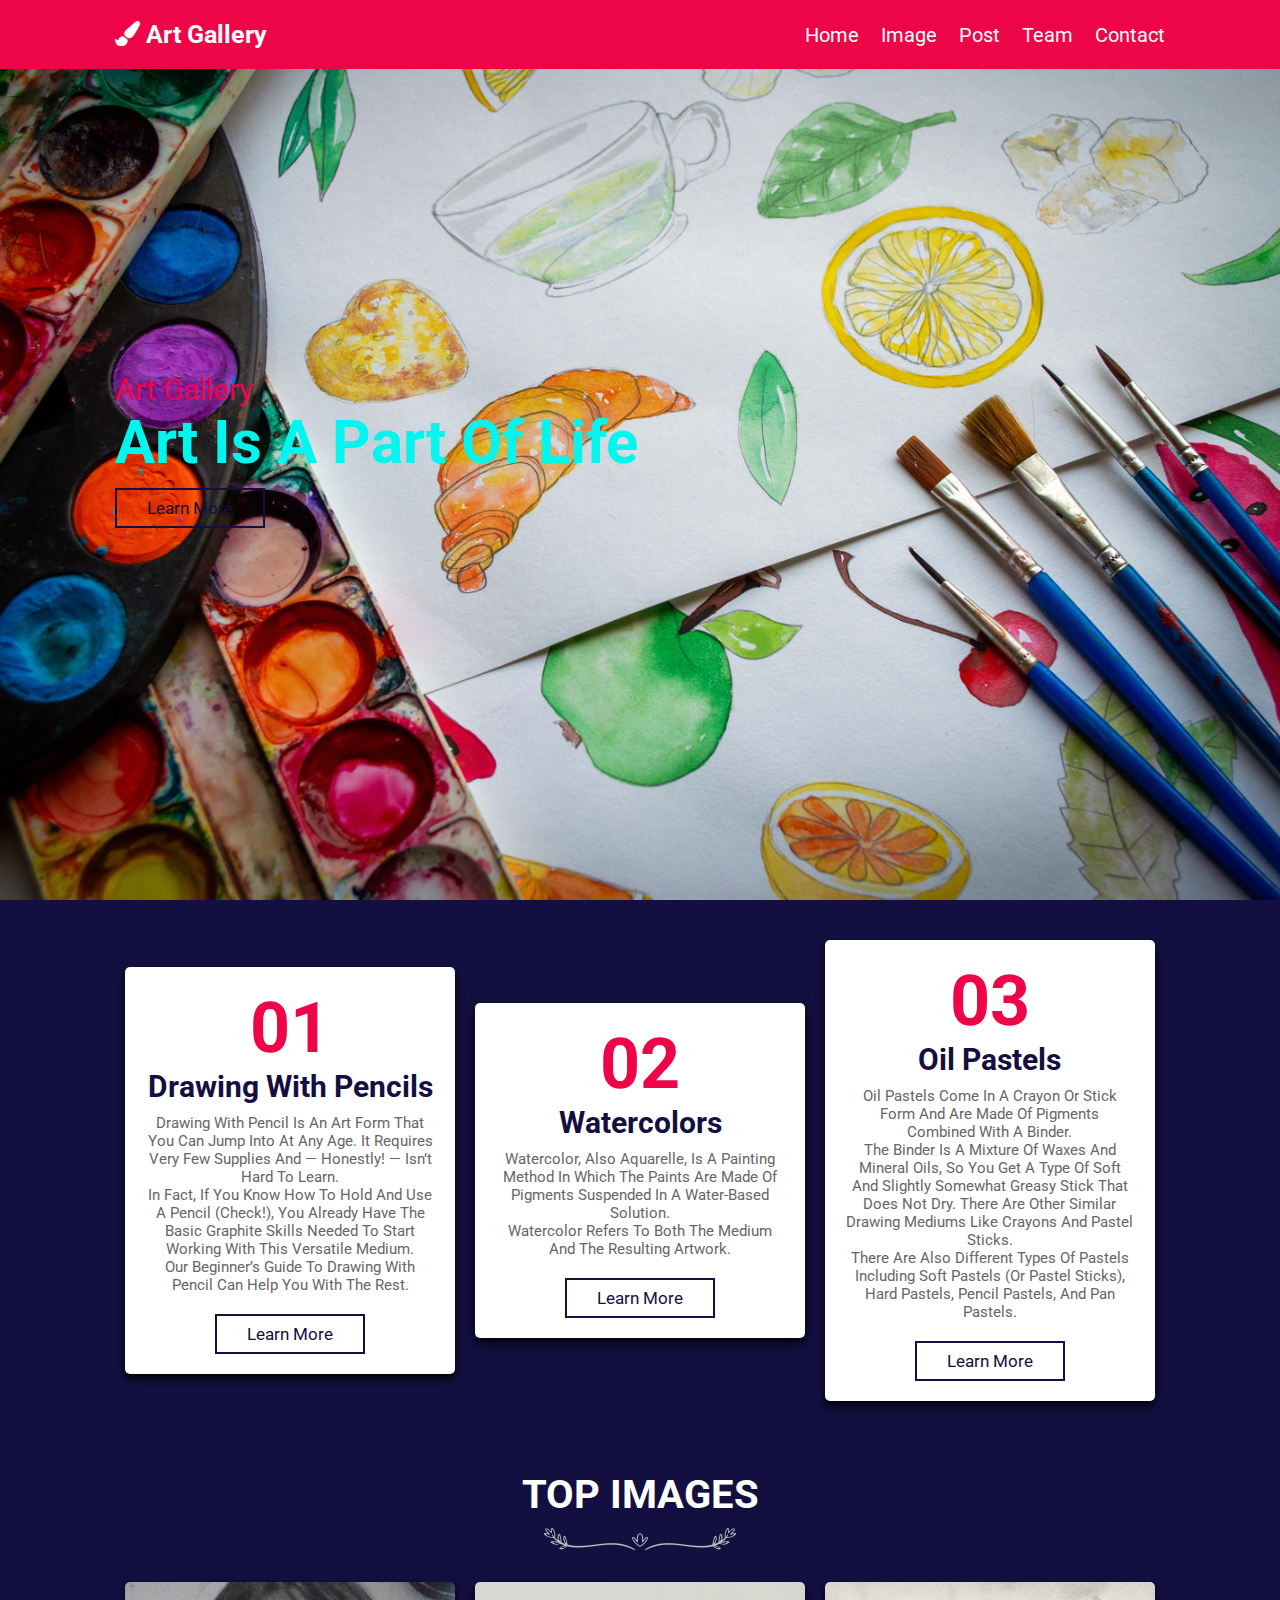
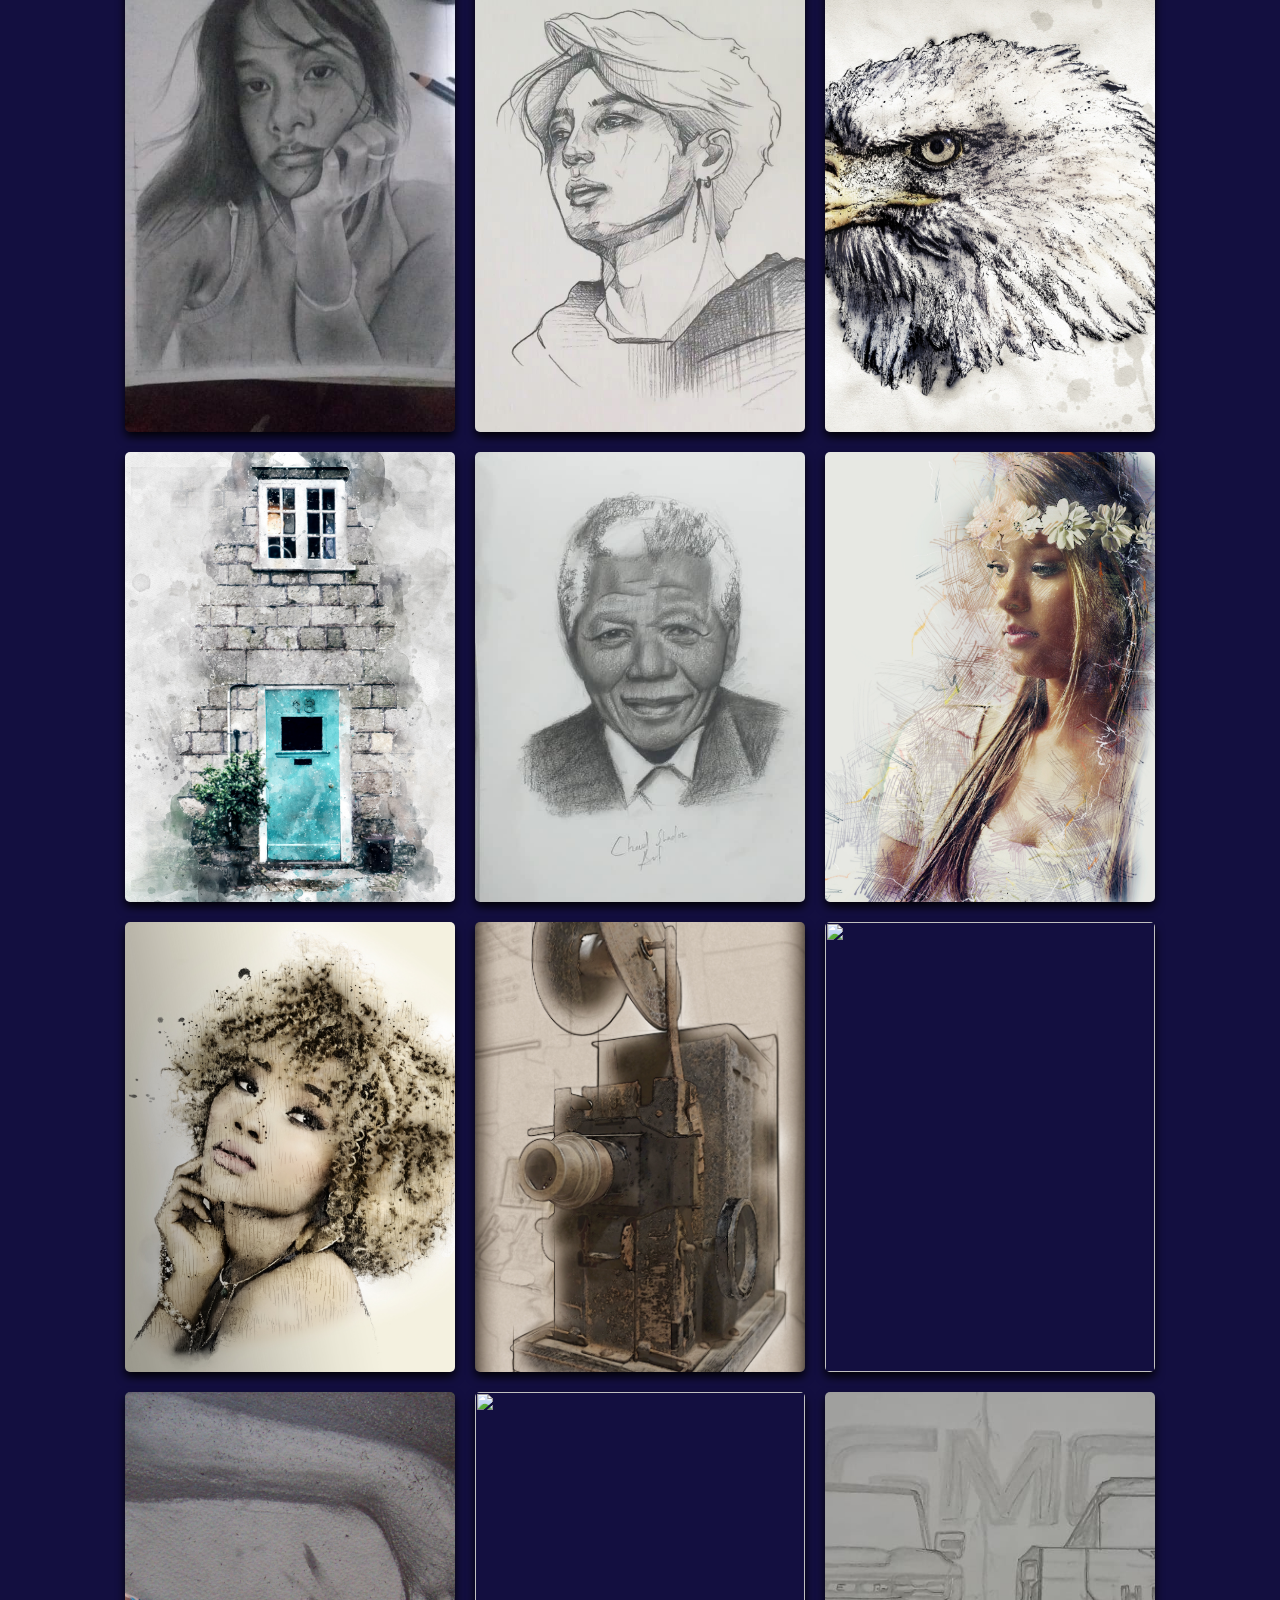
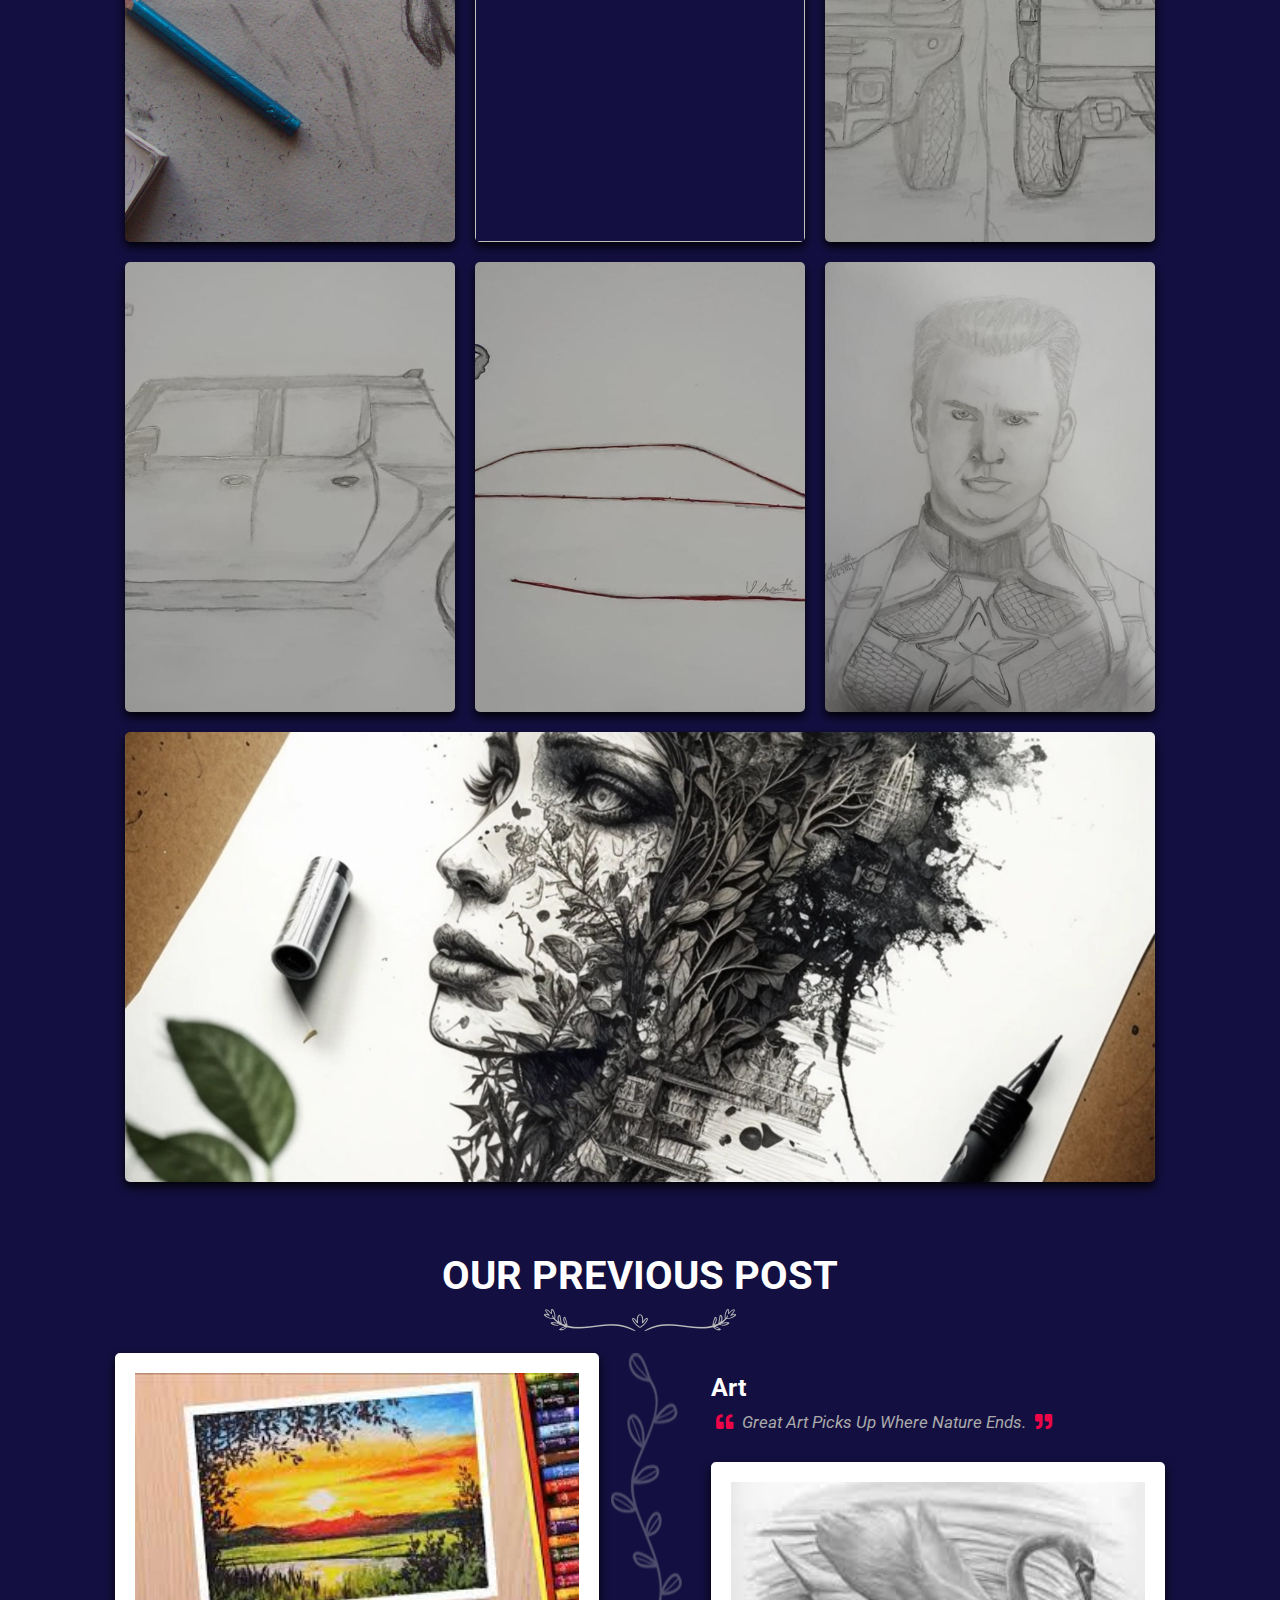
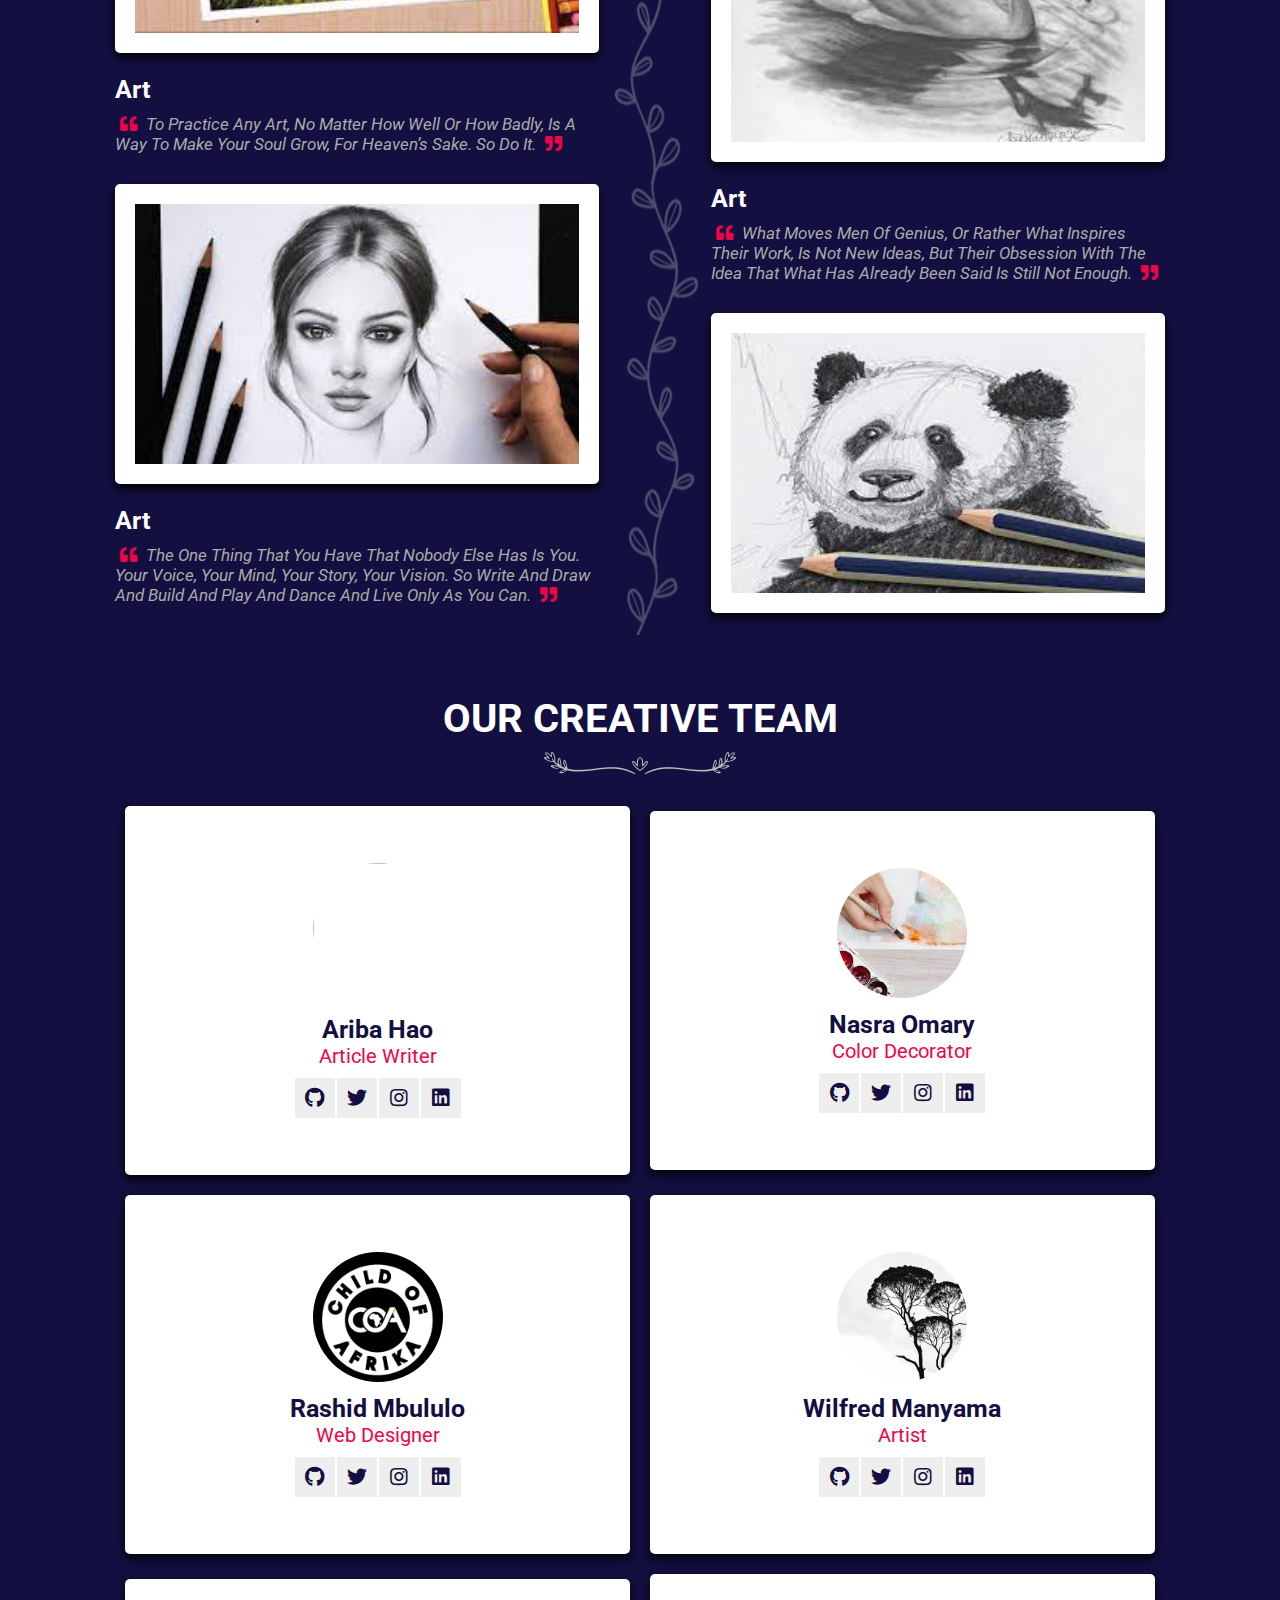
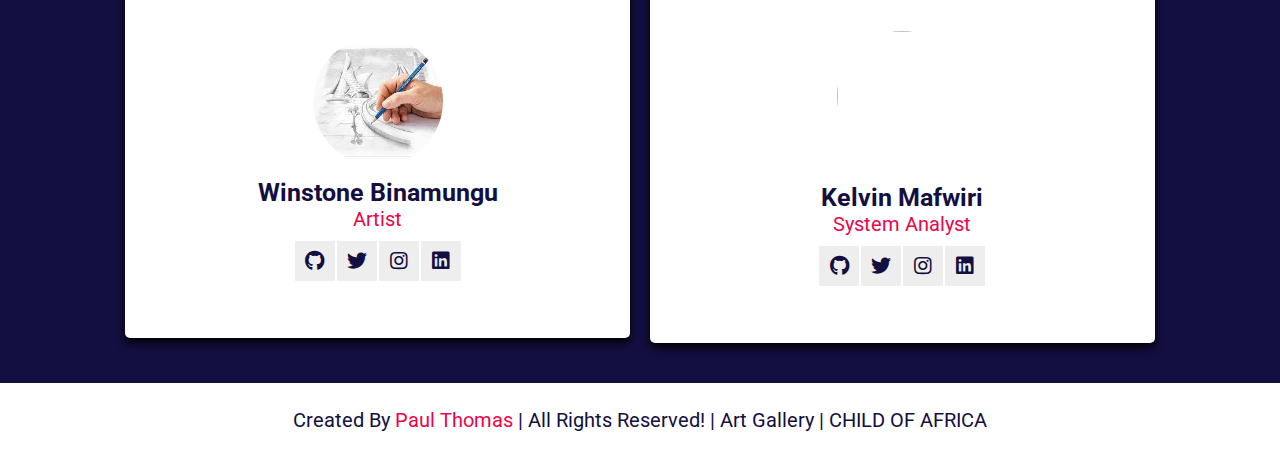
==== index.html @ 9b7ec973 "First commit for my art gallery website" ====
<!DOCTYPE html>
<html lang="en">

<head>
    <meta charset="UTF-8">
    <meta name="viewport" content="width=device-width, initial-scale=1.0">
    <title>Art Gallery</title>
    <link rel="shortcut icon" type="images" href="images/logo.jpg">

    <!-- font awesome cdn link  -->
    <link rel="stylesheet" href="https://cdnjs.cloudflare.com/ajax/libs/font-awesome/4.7.0/css/font-awesome.min.css">
    <link rel="stylesheet" href="https://cdnjs.cloudflare.com/ajax/libs/font-awesome/5.15.3/css/all.min.css">

    <!-- custom css file link  -->
    <link rel="stylesheet" href="css/style.css">

    <script src="https://kit.fontawesome.com/4c6b92ff6f.js" crossorigin="anonymous"></script>

</head>

<body>

    <!-- header section starts  -->

    <header>

        <a href="#" class="logo"><i class="fa fa-paint-brush" aria-hidden="true"></i>   Art Gallery</a>

        <div id="menu-bar" class="fas fa-bars"></div>

        <nav class="navbar">
            <a href="#home">home</a>
            <a href="#image">image</a>
            <a href="#post">post</a>
            <a href="#team">team</a>
            <a href="contact.html">contact</a>
        </nav>

    </header>

    <!-- header section ends -->

    <!-- home section starts  -->

    <section class="home" id="home">

        <div class="content">
            <span>Art Gallery</span>
            <h3 style="color:rgb(3, 246, 238);">Art is a part of life</h3>
            <a href="home.html" class="btn">Learn more</a>
        </div>

    </section>

    <!-- home section ends -->

    <section class="step-container">

        <div class="step">
            <span>01</span>
            <h3>Drawing with pencils</h3>
            <p>Drawing with pencil is an art form that you can jump into at any age. It requires very few supplies and — honestly! — isn’t hard to learn. <br> In fact, if you know how to hold and use a pencil (check!), you already have the basic graphite
                skills needed to start working with this versatile medium. <br> Our beginner’s guide to drawing with pencil can help you with the rest.</p>
            <a href="pencils.html" class="btn">Learn more</a>
        </div>

        <div class="step">
            <span>02</span>
            <h3>Watercolors</h3>
            <p>Watercolor, also aquarelle, is a painting method in which the paints are made of pigments suspended in a water-based solution.<br> Watercolor refers to both the medium and the resulting artwork.</p>
            <a href="water.html" class="btn">Learn more</a>
        </div>

        <div class="step">
            <span>03</span>
            <h3>Oil pastels</h3>
            <p>Oil pastels come in a crayon or stick form and are made of pigments combined with a binder. <br> The binder is a mixture of waxes and mineral oils, so you get a type of soft and slightly somewhat greasy stick that does not dry. There are other
                similar drawing mediums like crayons and pastel sticks. <br> There are also different types of pastels including soft pastels (or pastel sticks), hard pastels, pencil pastels, and pan pastels.</p>
            <a href="oil.html" class="btn">Learn more</a>
        </div>

    </section>

    <!-- image section starts  -->

    <section class="image" id="image">

        <div class="heading">
            <h1>top images</h1>
            <img src="images/header-img.png" alt="">
        </div>

        <div class="box-container">

            <div class="box">
                <img src="images/art/a5.jpg" alt="">
                <div class="info">
                    <h3>Rashid</h3>
                    <p>
                        <a href="./images/art/a5.jpg" download='image' class="download-btn">Download
                        <i class="fa fa-download"></i>
                        </a>
                    </p>
                </div>
            </div>

            <div class="box">
                <img src="images/art/a3.jpg" alt="">
                <div class="info">
                    <h3>Wilfred</h3>
                    <p>
                        <a href="./images/art/a3.jpg" download='image' class="download-btn">Download
                        <i class="fa fa-download"></i>
                        </a>
                    </p>
                </div>
            </div>
            <div class="box">
                <img src="images/art/a1.jpg" alt="">
                <div class="info">
                    <h3>Winstone</h3>
                    <p>
                        <a href="./images/art/a1.jpg" download='image' class="download-btn">Download
                        <i class="fa fa-download"></i>
                        </a>
                    </p>
                </div>
            </div>

            <div class="box">
                <img src="images/art/a6.jpg" alt="">
                <div class="info">
                    <h3>Ariba</h3>
                    <p>
                        <a href="./images/art/a6.jpg" download='image' class="download-btn">Download
                        <i class="fa fa-download"></i>
                        </a>
                    </p>
                </div>
            </div>


            <div class="box">
                <img src="images/art/a13.jpg" alt="">
                <div class="info">
                    <h3>Nasra</h3>
                    <p>
                        <a href="./images/art/a13.jpg" download='image' class="download-btn">Download
                        <i class="fa fa-download"></i>
                        </a>
                    </p>
                </div>
            </div>


            <div class="box">
                <img src="images/art/a15.jpg" alt="">
                <div class="info">
                    <h3>Nasra</h3>
                    <p>
                        <a href="./images/art/a15.jpg" download='image' class="download-btn">Download
                        <i class="fa fa-download"></i>
                        </a>
                    </p>
                </div>
            </div>


            <div class="box">
                <img src="images/art/a16.jpg" alt="">
                <div class="info">
                    <h3>Rashid</h3>
                    <p>
                        <a href="./images/art/a16.jpg" download='image' class="download-btn">Download
                        <i class="fa fa-download"></i>
                        </a>
                    </p>
                </div>
            </div>


            <div class="box">
                <img src="images/art/a11.jpg" alt="">
                <div class="info">
                    <h3>Rashid</h3>
                    <p>
                        <a href="./images/art/a11.jpg" download='image' class="download-btn">Download
                        <i class="fa fa-download"></i>
                        </a>
                    </p>
                </div>
            </div>


            <div class="box">
                <img src="images/art/a17.jpg" alt="">
                <div class="info">
                    <h3>Nasra</h3>
                    <p>
                        <a href="./images/art/a17.jpg" download='image' class="download-btn">Download
                        <i class="fa fa-download"></i>
                        </a>
                    </p>
                </div>
            </div>


            <div class="box">
                <img src="images/art/a12.jpg" alt="">
                <div class="info">
                    <h3>Ariba</h3>
                    <p>
                        <a href="./images/art/a12.jpg" download='image' class="download-btn">Download
                        <i class="fa fa-download"></i>
                        </a>
                    </p>
                </div>
            </div>


            <div class="box">
                <img src="images/art/a10.jpg" alt="">
                <div class="info">
                    <h3>Nasra</h3>
                    <p>
                        <a href="./images/art/a10.jpeg" download='image' class="download-btn">Download
                        <i class="fa fa-download"></i>
                        </a>
                    </p>
                </div>
            </div>


            <div class="box">
                <img src="images/art/img12.jpg" alt="">
                <div class="info">
                    <h3>Ariba</h3>
                    <p>
                        <a href="./images/art/img12.jpg" download='image' class="download-btn">Download
                        <i class="fa fa-download"></i>
                        </a>
                    </p>
                </div>
            </div>


            <div class="box">
                <img src="images/art/img13.jpg" alt="">
                <div class="info">
                    <h3>Wilfred</h3>
                    <p>
                        <a href="./images/art/img13.jpg" download='image' class="download-btn">Download
                        <i class="fa fa-download"></i>
                        </a>
                    </p>
                </div>
            </div>


            <div class="box">
                <img src="images/art/img14.jpg" alt="">
                <div class="info">
                    <h3>Winstone</h3>
                    <p>
                        <a href="./images/art/img14.jpg" download='image' class="download-btn">Download
                        <i class="fa fa-download"></i>
                        </a>
                    </p>
                </div>
            </div>


            <div class="box">
                <img src="images/art/img15.jpg" alt="">
                <div class="info">
                    <h3>Wilfred</h3>
                    <p>
                        <a href="./images/art/img15.jpg" download='image' class="download-btn">Download
                        <i class="fa fa-download"></i>
                        </a>
                    </p>
                </div>
            </div>


            <div class="box">
                <img src="images/art/a2.jpg" alt="">
                <div class="info">
                    <h3>Winstone</h3>
                    <p>
                        <a href="./images/art/a2.jpg" download='image' class="download-btn">Download
                        <i class="fa fa-download"></i>
                        </a>
                    </p>
                </div>
            </div>

        </div>

    </section>

    <!-- image section ends -->

    <!-- post section starts  -->

    <section class="post" id="post">

        <div class="heading">
            <h1>our previous post</h1>
            <img src="images/header-img.png" alt="">
        </div>

        <div class="row">

            <div class="box-container">
                <div class="box">
                    <img src="images/client-1.jpg" alt="">
                    <div class="info">
                        <h3>Art</h3>
                        <p> <i class="fas fa-quote-left"></i> To practice any art, no matter how well or how badly, is a way to make your soul grow, for heaven’s sake. So do it. <i class="fas fa-quote-right"></i> </p>
                    </div>
                </div>
                <div class="box">
                    <img src="images/client-5.jpg" alt="">
                    <div class="info">
                        <h3>Art</h3>
                        <p> <i class="fas fa-quote-left"></i> The one thing that you have that nobody else has is you. Your voice, your mind, your story, your vision. So write and draw and build and play and dance and live only as you can. <i class="fas fa-quote-right"></i>                            </p>
                    </div>
                </div>
            </div>

            <img src="images/divider.png" class="divider" alt="">

            <div class="box-container">
                <div class="box">
                    <div class="info">
                        <h3>Art</h3>
                        <p> <i class="fas fa-quote-left"></i> Great art picks up where nature ends. <i class="fas fa-quote-right"></i> </p>
                    </div>
                    <img src="images/client-3.jpg" alt="">
                </div>
                <div class="box">
                    <div class="info">
                        <h3>Art</h3>
                        <p> <i class="fas fa-quote-left"></i> What moves men of genius, or rather what inspires their work, is not new ideas, but their obsession with the idea that what has already been said is still not enough. <i class="fas fa-quote-right"></i>                            </p>
                    </div>
                    <img src="images/client-4.jpg" alt="">
                </div>
            </div>

        </div>

    </section>

    <!-- client section ends -->

    <!-- team section starts  -->

    <section class="team" id="team">

        <div class="heading">
            <h1>our creative team</h1>
            <img src="images/header-img.png" alt="">
        </div>

        <div class="box-container">

            <div class="box">
                <img src="images/article.jpg" alt="">
                <h3>Ariba Hao</h3>
                <span>Article Writer</span>
                <div class="share">
                    <a href="#" class="fab fa-github"></a>
                    <a href="#" class="fab fa-twitter"></a>
                    <a href="#" class="fab fa-instagram"></a>
                    <a href="#" class="fab fa-linkedin"></a>
                </div>
            </div>
            <div class="box">
                <img src="images/blog-2.jpg" alt="">
                <h3>Nasra Omary</h3>
                <span>Color Decorator</span>
                <div class="share">
                    <a href="#" class="fab fa-github"></a>
                    <a href="#" class="fab fa-twitter"></a>
                    <a href="#" class="fab fa-instagram"></a>
                    <a href="#" class="fab fa-linkedin"></a>
                </div>
            </div>
            <div class="box">
                <img src="images/COA.jpg" alt="">
                <h3>Rashid Mbululo</h3>
                <span>Web Designer</span>
                <div class="share">
                    <a href="https://github.com/Clavius4" class="fab fa-github"></a>
                    <a href="#" class="fab fa-twitter"></a>
                    <a href="#" class="fab fa-instagram"></a>
                    <a href="https://www.linkedin.com/in/paulthomas-/" class="fab fa-linkedin"></a>
                </div>
            </div>
            <div class="box">
                <img src="images/team-2.jpg" alt="">
                <h3>Wilfred Manyama</h3>
                <span>Artist</span>
                <div class="share">
                    <a href="#" class="fab fa-github"></a>
                    <a href="#" class="fab fa-twitter"></a>
                    <a href="#" class="fab fa-instagram"></a>
                    <a href="#" class="fab fa-linkedin"></a>
                </div>


            </div>
            <div class="box">
                <img src="images/2.jpg" alt="">
                <h3>Winstone Binamungu</h3>
                <span>Artist</span>
                <div class="share">
                    <a href="#" class="fab fa-github"></a>
                    <a href="#" class="fab fa-twitter"></a>
                    <a href="#" class="fab fa-instagram"></a>
                    <a href="#" class="fab fa-linkedin"></a>
                </div>
            </div>
            <div class="box">
                <img src="images/sys.jpg" alt="">
                <h3>Kelvin Mafwiri</h3>
                <span>System Analyst</span>
                <div class="share">
                    <a href="#" class="fab fa-github"></a>
                    <a href="#" class="fab fa-twitter"></a>
                    <a href="#" class="fab fa-instagram"></a>
                    <a href="#" class="fab fa-linkedin"></a>
                </div>
            </div>

    </section>

    <!-- team section ends -->



    <!-- footer section  -->

    <div class="footer"> created by <span>Paul Thomas</span> | All rights reserved! | Art Gallery | CHILD OF AFRICA </div>

    <!--JS-->
    <script>
        let menu = document.querySelector('#menu-bar');
        let navbar = document.querySelector('.navbar');

        menu.addEventListener('click', () => {
            menu.classList.toggle('fa-times');
            navbar.classList.toggle('nav-toggle');
        });

        window.onscroll = () => {
            menu.classList.remove('fa-times');
            navbar.classList.remove('nav-toggle');
        }
    </script>


</body>

</html>
---- css/style.css ----
@import url('https://fonts.googleapis.com/css2?family=Roboto:ital,wght@0,100;0,300;0,400;0,500;0,700;1,100;1,300&display=swap');
:root {
    --pink: #EE0548;
    --black: #130f40;
}

* {
    font-family: 'Roboto', sans-serif;
    margin: 0;
    padding: 0;
    box-sizing: border-box;
    text-decoration: none;
    outline: none;
    border: none;
    transition: .2s linear;
    text-transform: capitalize;
}

*::selection {
    background: var(--pink);
    color: #fff;
}

html {
    font-size: 62.5%;
    overflow-x: hidden;
    scroll-padding-top: 6.5rem;
    scroll-behavior: smooth;
}

body {
    background: var(--black);
}

section {
    padding: 3rem 9%;
}

.btn {
    display: inline-block;
    margin-top: 1rem;
    border: .2rem solid var(--black);
    color: var(--black);
    font-size: 1.7rem;
    padding: .8rem 3rem;
    cursor: pointer;
    background: none;
}

.btn:hover {
    background: var(--pink);
    border-color: var(--pink);
    color: #fff;
}

.heading {
    padding-bottom: 2rem;
    text-align: center;
}

.heading h1 {
    font-size: 4rem;
    color: #fff;
    padding-bottom: 1rem;
    text-transform: uppercase;
}

header {
    position: fixed;
    top: 0;
    left: 0;
    right: 0;
    z-index: 10000;
    background: var(--pink);
    padding: 2rem 9%;
    display: flex;
    align-items: center;
    justify-content: space-between;
}

header .logo {
    font-size: 2.5rem;
    color: #fff;
    font-weight: bolder;
}

header .navbar a {
    color: #fff;
    font-size: 2rem;
    margin-left: 2rem;
}

header .navbar a:hover {
    color: var(--black);
}

#menu-bar {
    font-size: 3rem;
    color: #fff;
    border-radius: .5rem;
    border: .1rem solid #fff;
    padding: .5rem 1.5rem;
    cursor: pointer;
    display: none;
}

.home {
    min-height: 100vh;
    display: flex;
    align-items: center;
    background: url(../images/art/a8.jpg) no-repeat;
    background-size: cover;
    background-position: center;
    background-attachment: fixed;
}

.home .content span {
    font-size: 3rem;
    color: var(--pink);
}

.home .content h3 {
    font-size: 6rem;
    color: var(--black);
    width: 60rem;
}

.step-container {
    display: flex;
    align-items: center;
    justify-content: center;
    flex-wrap: wrap;
}

.step-container .step {
    background: #fff;
    margin: 1rem;
    padding: 2rem;
    border-radius: .5rem;
    box-shadow: 0 .5rem 1rem rgba(0, 0, 0, .9);
    color: #fff;
    text-align: center;
    flex: 1 1 30rem;
}

.step-container .step span {
    font-size: 7rem;
    color: var(--pink);
    font-weight: bolder;
}

.step-container .step h3 {
    font-size: 3rem;
    color: var(--black);
}

.step-container .step p {
    font-size: 1.5rem;
    color: #666;
    padding: 1rem 0;
}

.image .box-container {
    display: flex;
    align-items: center;
    justify-content: center;
    flex-wrap: wrap;
}

.image .box-container .box {
    flex: 1 1 30rem;
    margin: 1rem;
    overflow: hidden;
    position: relative;
    border-radius: .5rem;
    box-shadow: 0 .5rem 1rem rgba(0, 0, 0, .9);
    height: 45rem;
    cursor: pointer;
}

.image .box-container .box img {
    height: 100%;
    width: 100%;
    object-fit: cover;
}

.image .box-container .box .info {
    display: flex;
    flex-flow: column;
    align-items: center;
    justify-content: center;
    position: absolute;
    top: 0;
    left: 0;
    height: 100%;
    width: 100%;
    background: rgba(255, 255, 255, .8);
    text-align: center;
    transform: scale(1.3);
    opacity: 0;
}

.image .box-container .box:hover .info {
    transform: scale(1);
    opacity: 1;
}

.image .box-container .box:hover img {
    transform: scale(1.3);
}

.image .box-container .box .info h3 {
    font-size: 3rem;
    color: var(--black);
}

.image .box-container .box .info p {
    font-size: 1.7rem;
    color: #333;
    padding: 1rem;
}

.post .row {
    display: flex;
}

.post .row .divider {
    padding: 0 1rem;
}

.post .row .box-container .box img {
    height: 30rem;
    width: 100%;
    object-fit: cover;
    border-radius: .5rem;
    border: 2rem solid #fff;
    box-shadow: 0 .5rem 1rem rgba(0, 0, 0, .9);
}

.post .row .box-container .box .info {
    padding: 2rem 0;
}

.post .row .box-container .box .info h3 {
    font-size: 2.5rem;
    color: #fff;
}

.post .row .box-container .box .info p {
    font-size: 1.7rem;
    color: #aaa;
    padding: 1rem 0;
    font-style: italic;
}

.post .row .box-container .box .info p i {
    color: var(--pink);
    padding: 0 .5rem;
}

.team .box-container {
    display: flex;
    align-items: center;
    justify-content: center;
    flex-wrap: wrap;
}

.team .box-container .box {
    margin: 1rem;
    border-radius: .5rem;
    box-shadow: 0 .5rem 1rem rgba(0, 0, 0, .9);
    background: #fff url(../images/card-bg.png) no-repeat;
    padding: 4.7rem 2rem;
    text-align: center;
    background-size: cover;
    flex: 1 1 33rem;
}

.team .box-container .box img {
    border-radius: 50%;
    object-fit: cover;
    height: 15rem;
    width: 15rem;
    padding: 1rem;
}

.team .box-container .box h3 {
    font-size: 2.5rem;
    color: var(--black);
}

.team .box-container .box span {
    font-size: 2rem;
    color: var(--pink);
}

.team .box-container .box p {
    font-size: 1.5rem;
    color: #333;
    padding: 1rem 0;
}

.team .box-container .box .share {
    padding: 1rem 0;
}

.team .box-container .box .share a {
    height: 4rem;
    width: 4rem;
    line-height: 4rem;
    font-size: 2rem;
    color: var(--black);
    background: #eee;
}

.team .box-container .box .share a:hover {
    color: #fff;
    background: var(--pink);
}

.contact form {
    padding: 2rem;
    background: #fff;
    border-radius: .5rem;
    box-shadow: 0 .5rem 1rem rgba(0, 0, 0, .9);
    text-align: center;
}

.contact form .inputBox {
    display: flex;
    justify-content: space-between;
    flex-wrap: wrap;
}

.contact form .inputBox input,
.contact form textarea {
    border: .2rem solid rgba(0, 0, 0, .1);
    font-size: 1.7rem;
    padding: 1.5rem;
    margin: 1rem 0;
    text-transform: none;
    color: #333;
}

.contact form .inputBox input {
    width: 49%;
}

.contact form textarea {
    height: 15rem;
    width: 100%;
    resize: none;
}

.contact form .inputBox input::placeholder,
.contact form textarea::placeholder {
    text-transform: capitalize;
}

.contact form .inputBox input:focus,
.contact form textarea:focus {
    border-color: var(--pink);
}

.blog .box-container {
    display: flex;
    justify-content: center;
    align-items: center;
    flex-wrap: wrap;
}

.blog .box-container .box {
    background: #fff;
    margin: 1rem;
    border-radius: .5rem;
    box-shadow: 0 .5rem 1rem rgba(0, 0, 0, .9);
    overflow: hidden;
    flex: 1 1 30rem;
}

.blog .box-container .box img {
    height: 25rem;
    width: 100%;
    object-fit: cover;
}

.blog .box-container .box .info {
    padding: 2rem;
}

.blog .box-container .box .info h3 {
    color: var(--black);
    font-size: 2.5rem;
}

.blog .box-container .box .info h3 span {
    color: var(--pink);
    font-weight: bolder;
}

.blog .box-container .box .info p {
    color: #333;
    ;
    font-size: 1.5rem;
    padding: 1rem 0;
}

.footer {
    padding: 2.5rem 1.5rem;
    font-size: 2rem;
    color: var(--black);
    background: #fff;
    text-align: center;
}

.footer span {
    color: var(--pink);
}


/* media queries  */

@media (max-width:1200px) {
    html {
        font-size: 55%;
    }
}

@media (max-width:991px) {
    header {
        padding: 2rem 4%;
    }
    section {
        padding: 3rem 4%;
    }
}

@media (max-width:768px) {
    #menu-bar {
        display: block;
    }
    header .navbar {
        position: absolute;
        top: 100%;
        left: 0;
        right: 0;
        background: var(--black);
        padding: 1rem 0;
        clip-path: polygon(0 0, 100% 0, 100% 0, 0 0);
    }
    header .navbar.nav-toggle {
        clip-path: polygon(0 0, 100% 0, 100% 100%, 0% 100%);
    }
    header .navbar a {
        display: block;
        background: #fff;
        border-radius: .5rem;
        color: var(--black);
        margin: 1.5rem;
        padding: 1rem 2rem;
        font-size: 2.5rem;
    }
    .home {
        justify-content: center;
        background-position: left;
    }
    .home .content {
        text-align: center;
    }
    .home .content span {
        font-size: 2rem;
    }
    .home .content h3 {
        font-size: 4rem;
        width: auto;
    }
    .post .row {
        flex-flow: column;
    }
    .post .row .divider {
        display: none;
    }
    .post .row .box-container:last-child .box {
        display: flex;
        flex-flow: column-reverse;
    }
    .contact form .inputBox input {
        width: 100%;
    }
}

@media (max-width:450px) {
    html {
        font-size: 50%;
    }
}
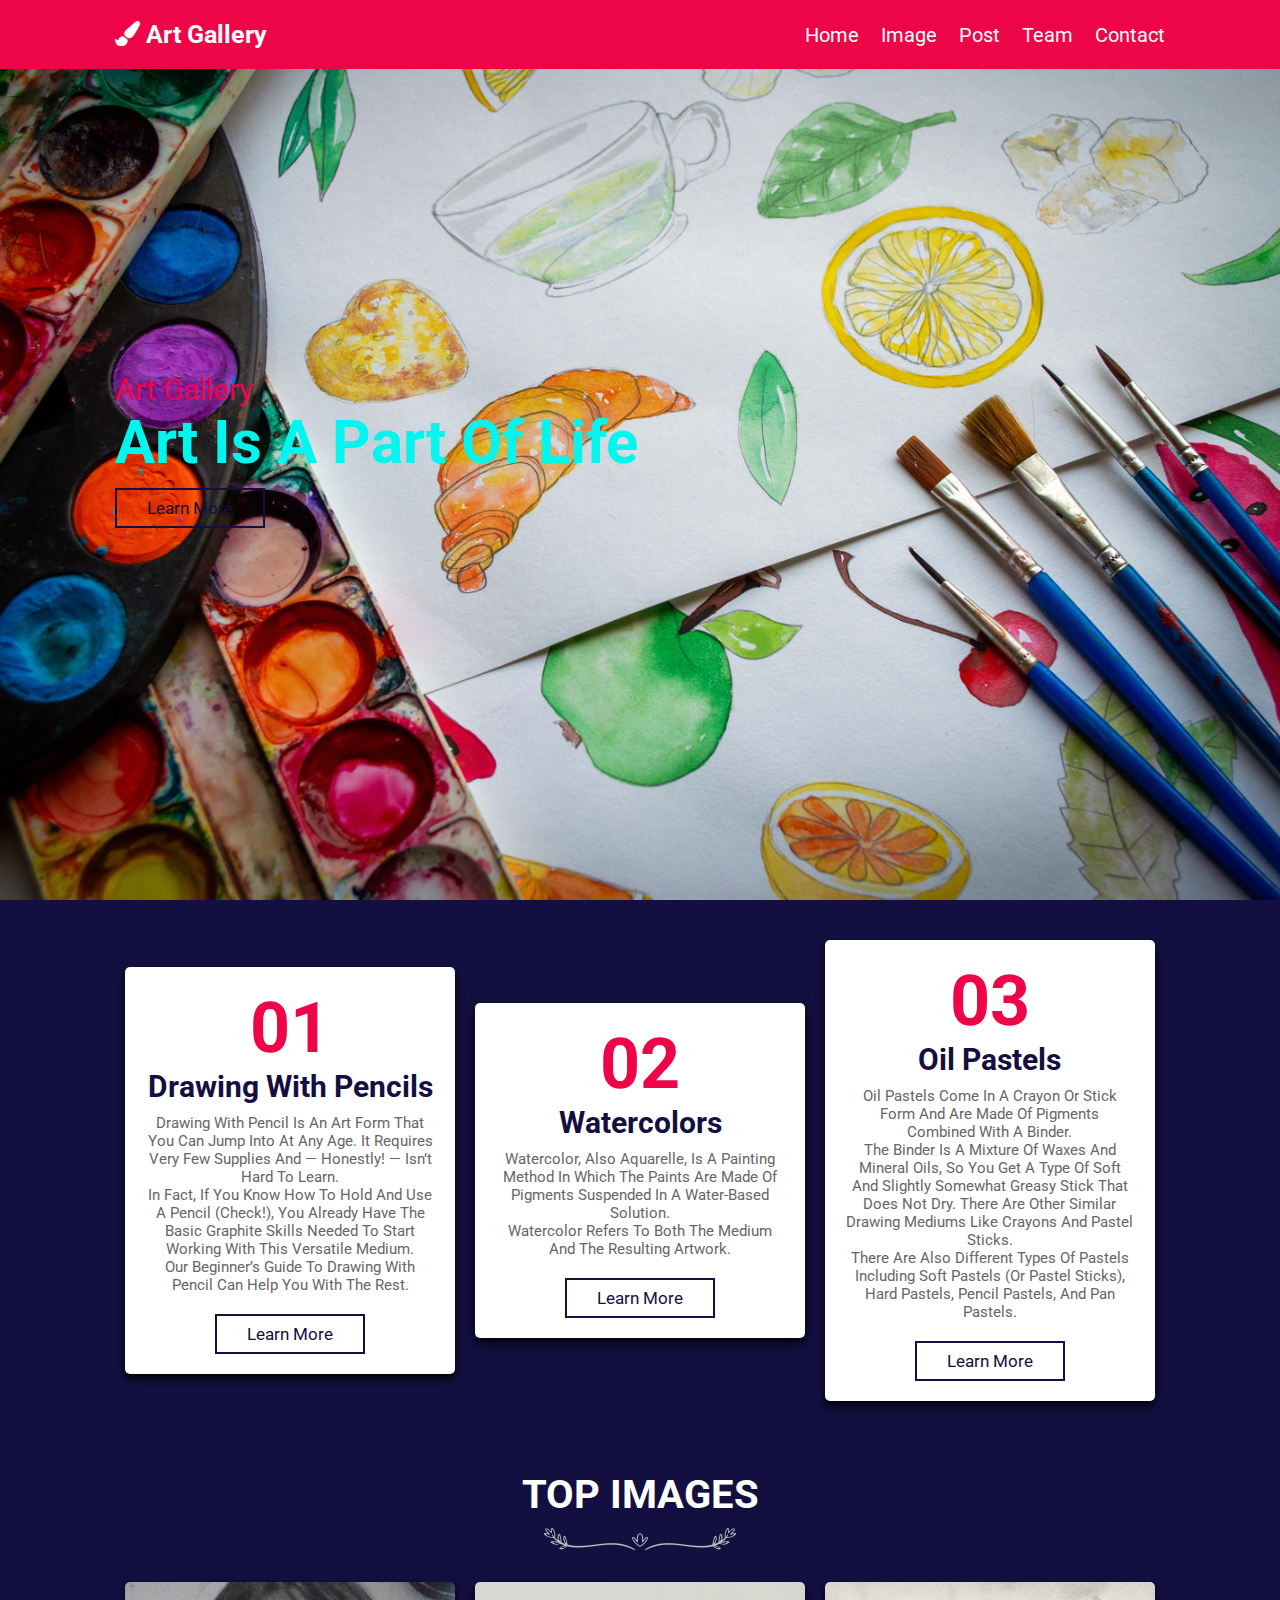
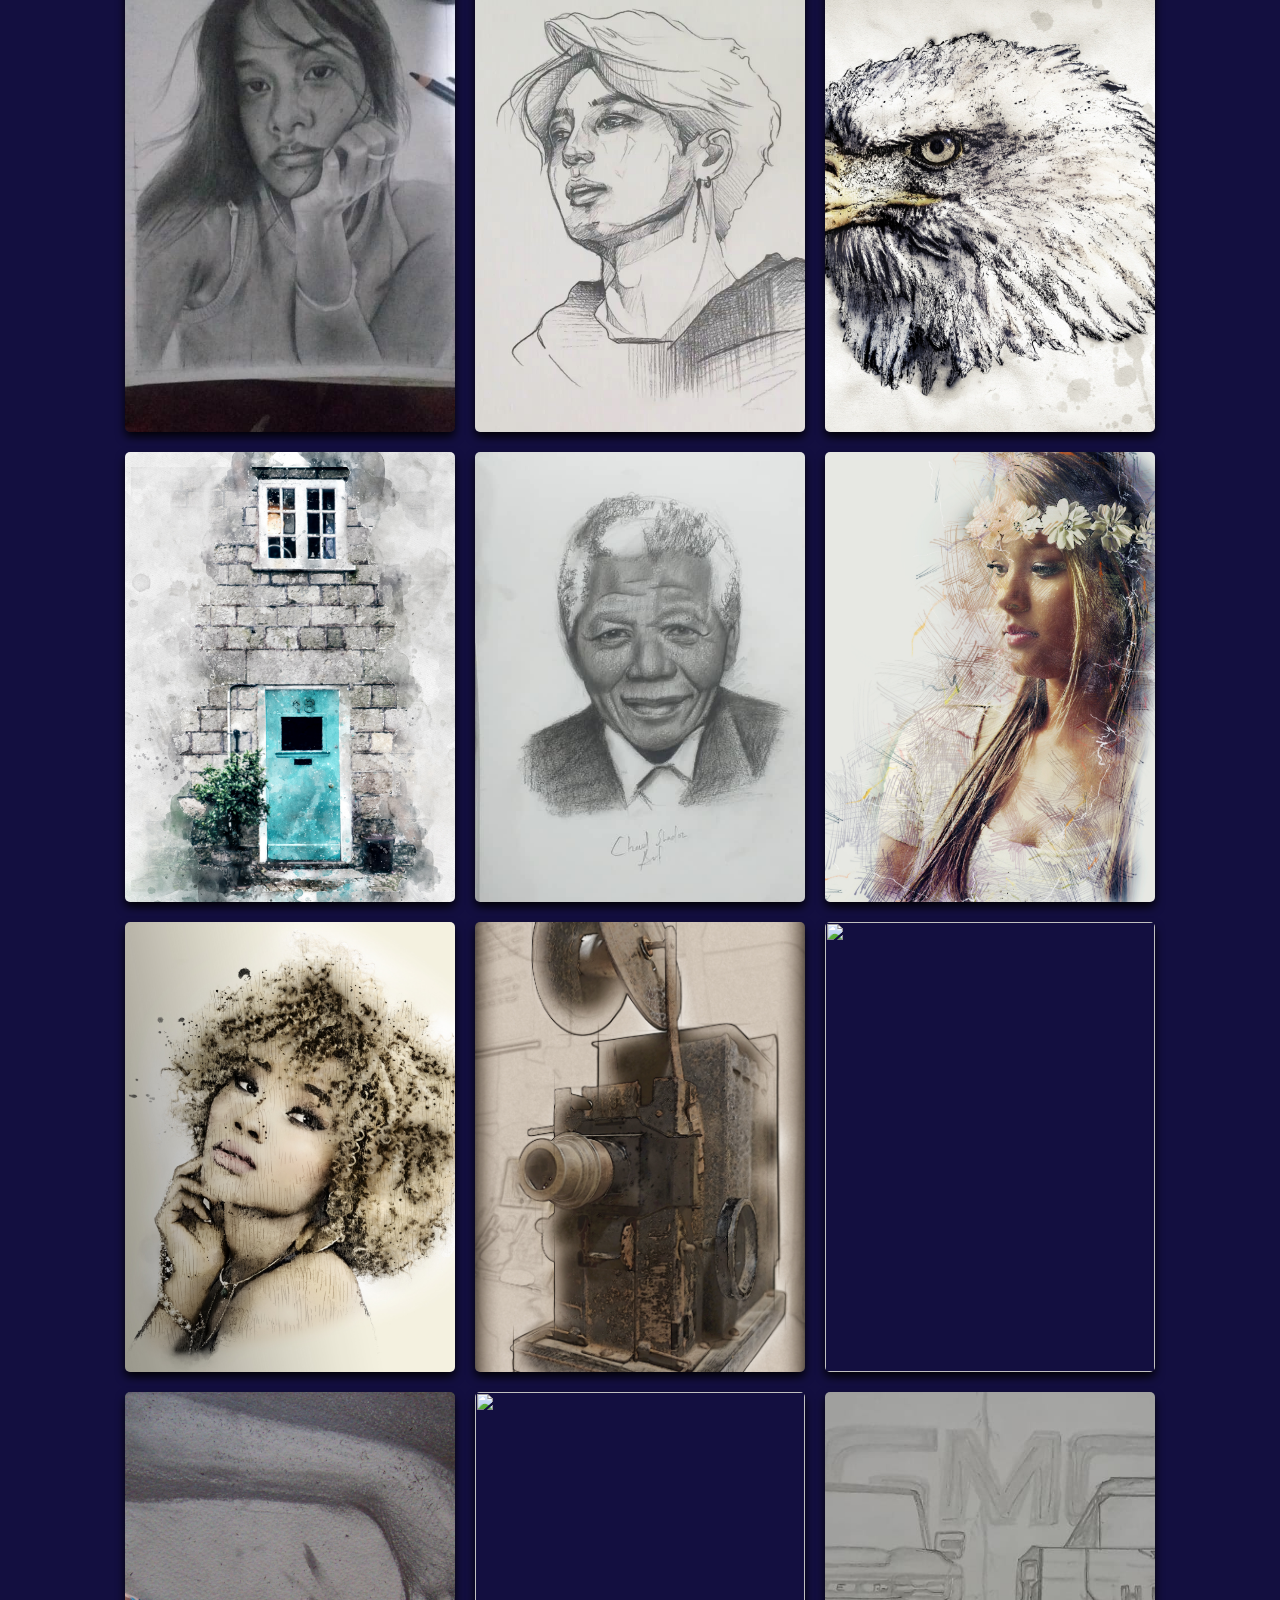
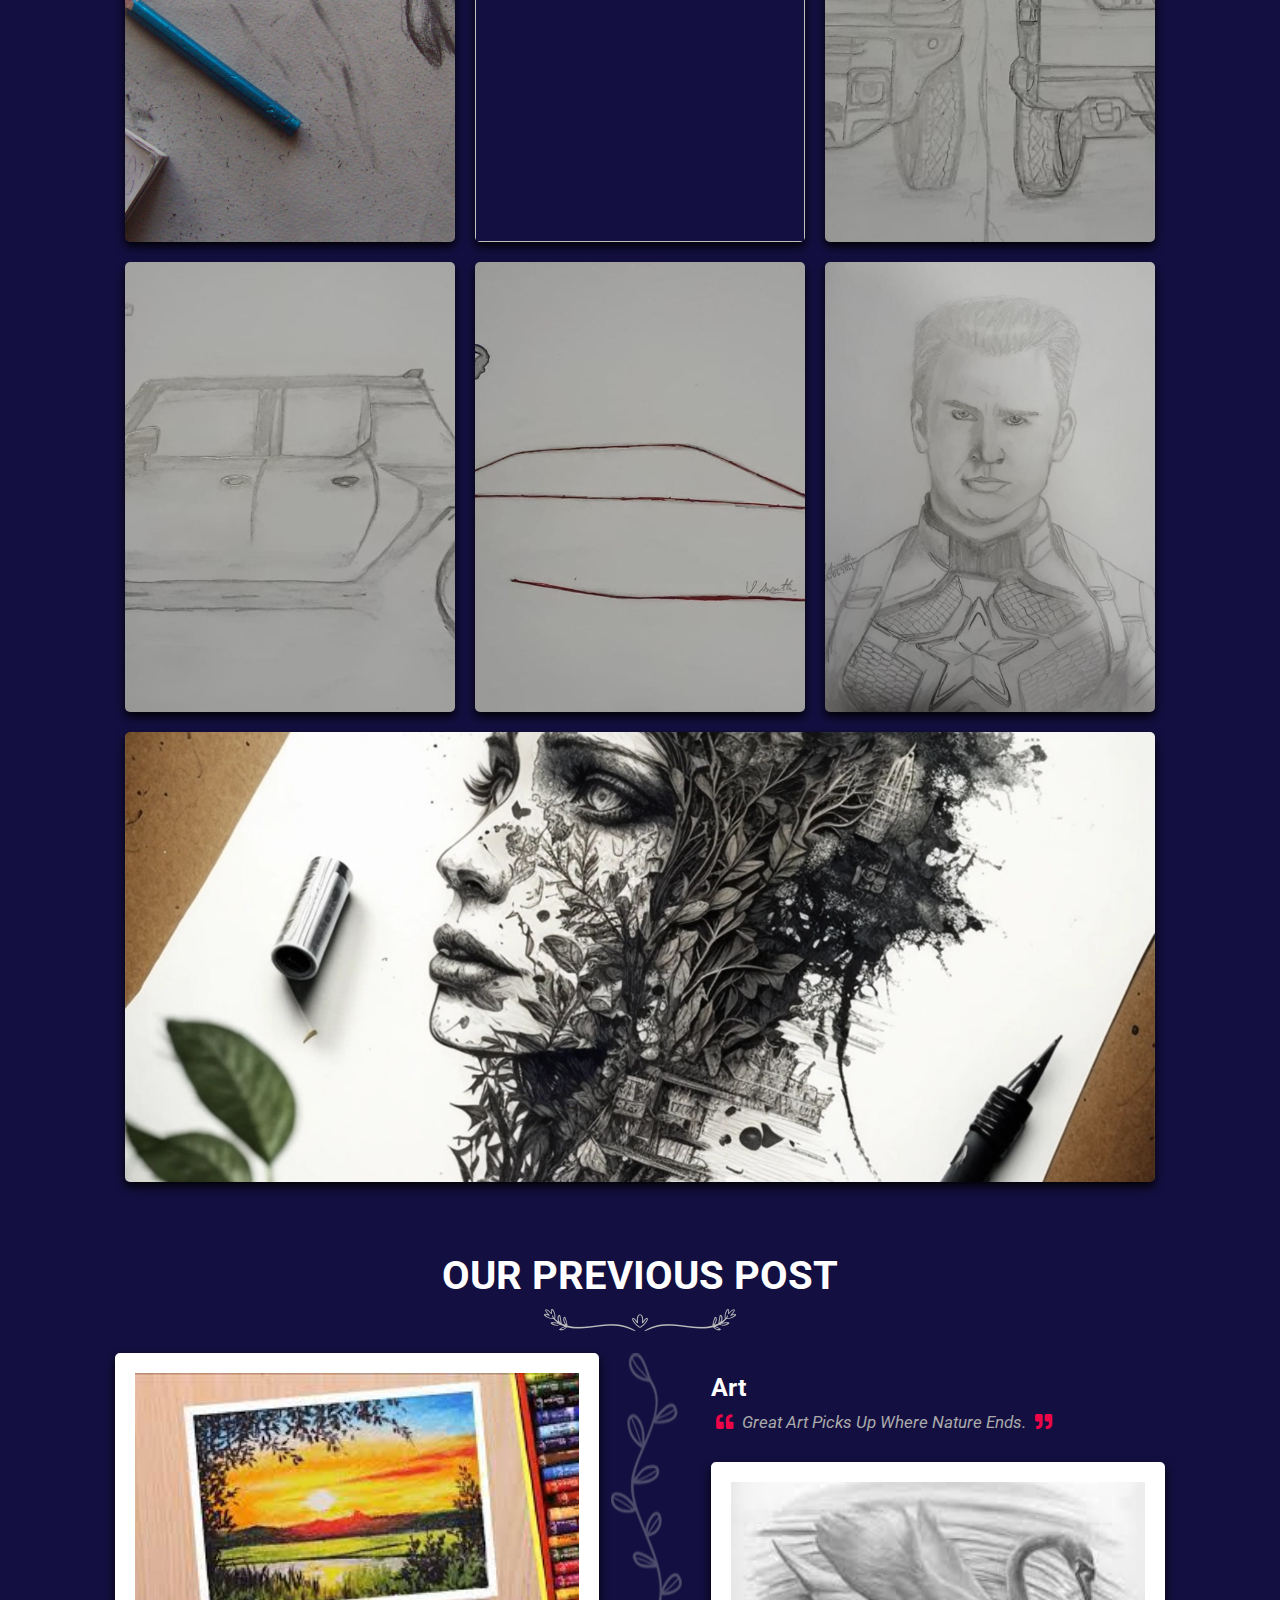
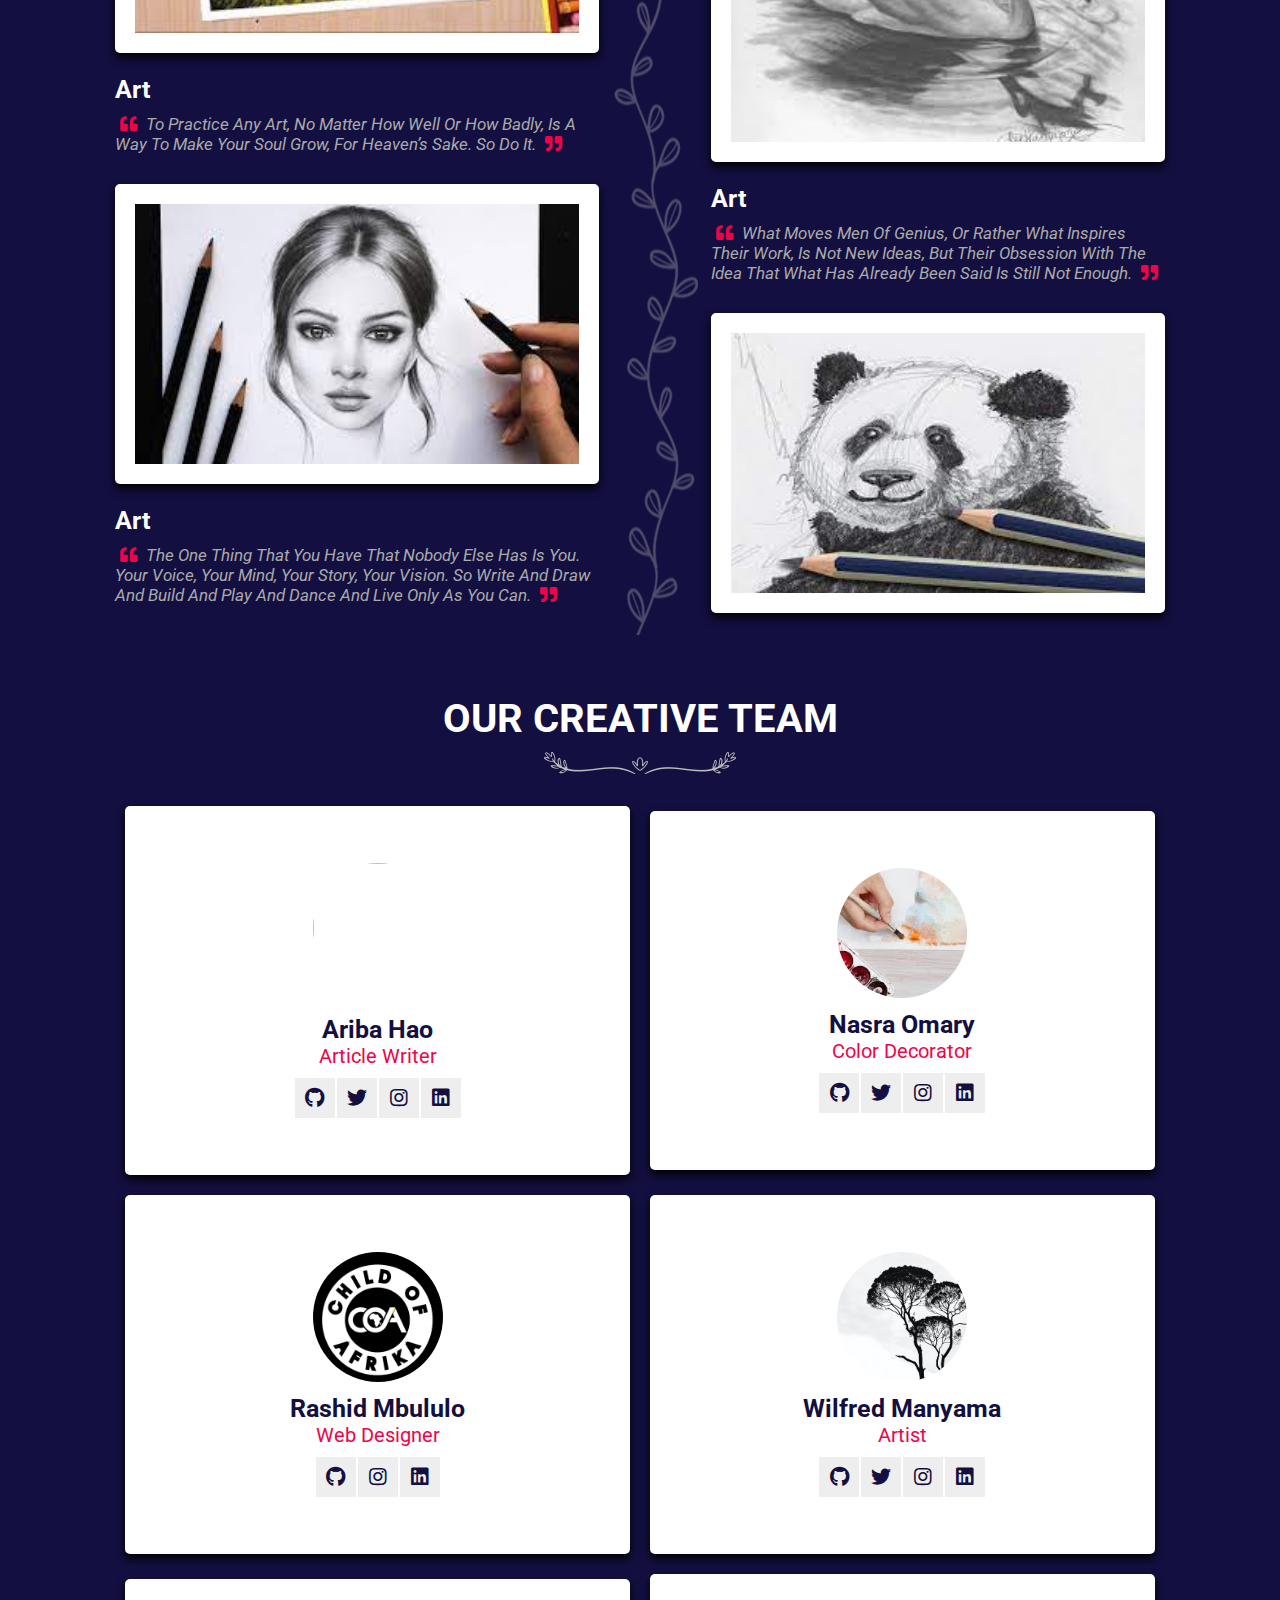
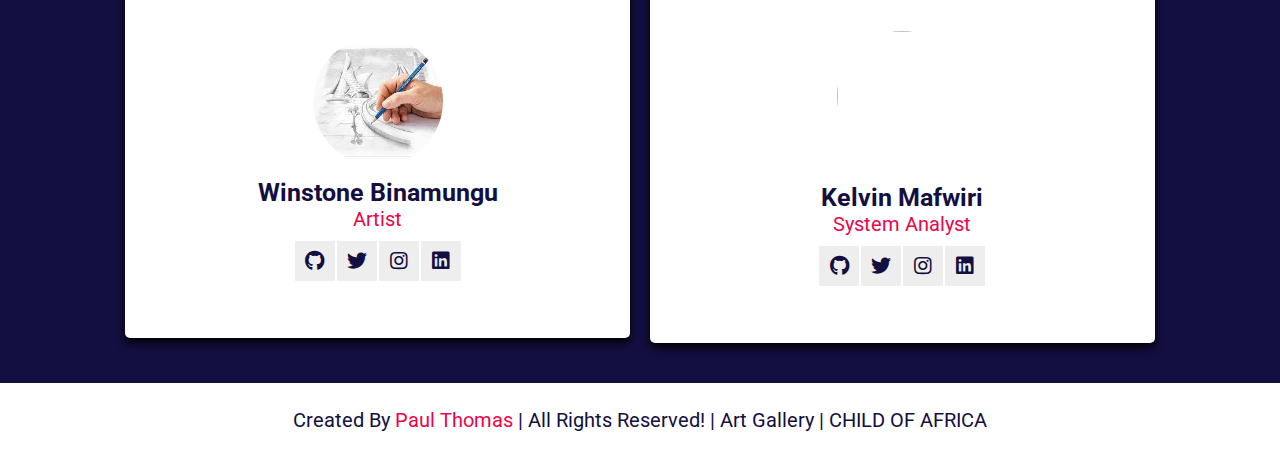
==== commit fe184c6a: "Included more social links such as email and IG" ====
--- a/index.html
+++ b/index.html
@@ -393,9 +393,9 @@
                 <span>Web Designer</span>
                 <div class="share">
                     <a href="https://github.com/Clavius4" class="fab fa-github"></a>
-                    <a href="#" class="fab fa-twitter"></a>
-                    <a href="#" class="fab fa-instagram"></a>
-                    <a href="https://www.linkedin.com/in/paulthomas-/" class="fab fa-linkedin"></a>
+                    <a href="mailto:paulnkingwa34@gmail.com" target="_blank" class="google"><i class="bx bxl-google"></i></a>
+                    <a href="https://instagram.com/clavius421?igshid=ZGUzMzM3NWJiOQ==" class="fab fa-instagram"></a>
+                    <a href="https://www.linkedin.com/in/paul-thomas-a63120237" class="fab fa-linkedin"></a>
                 </div>
             </div>
             <div class="box">
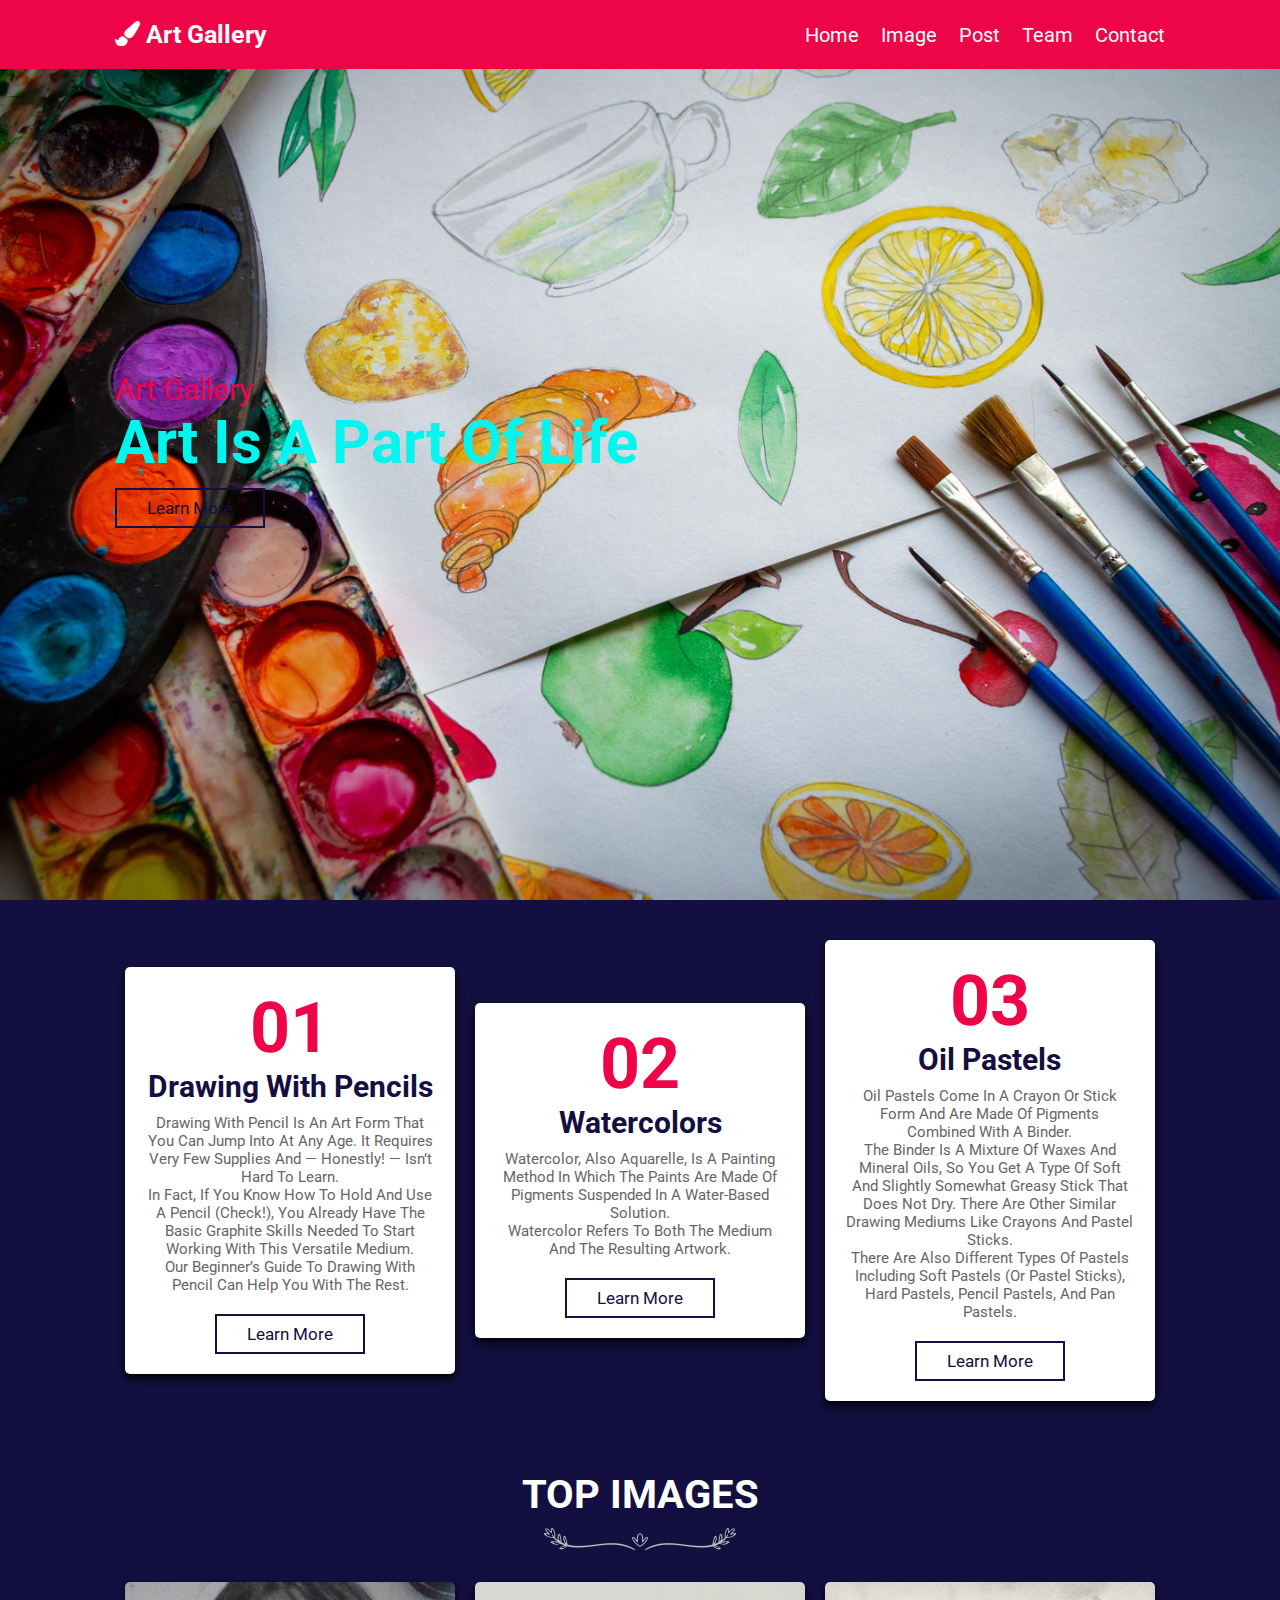
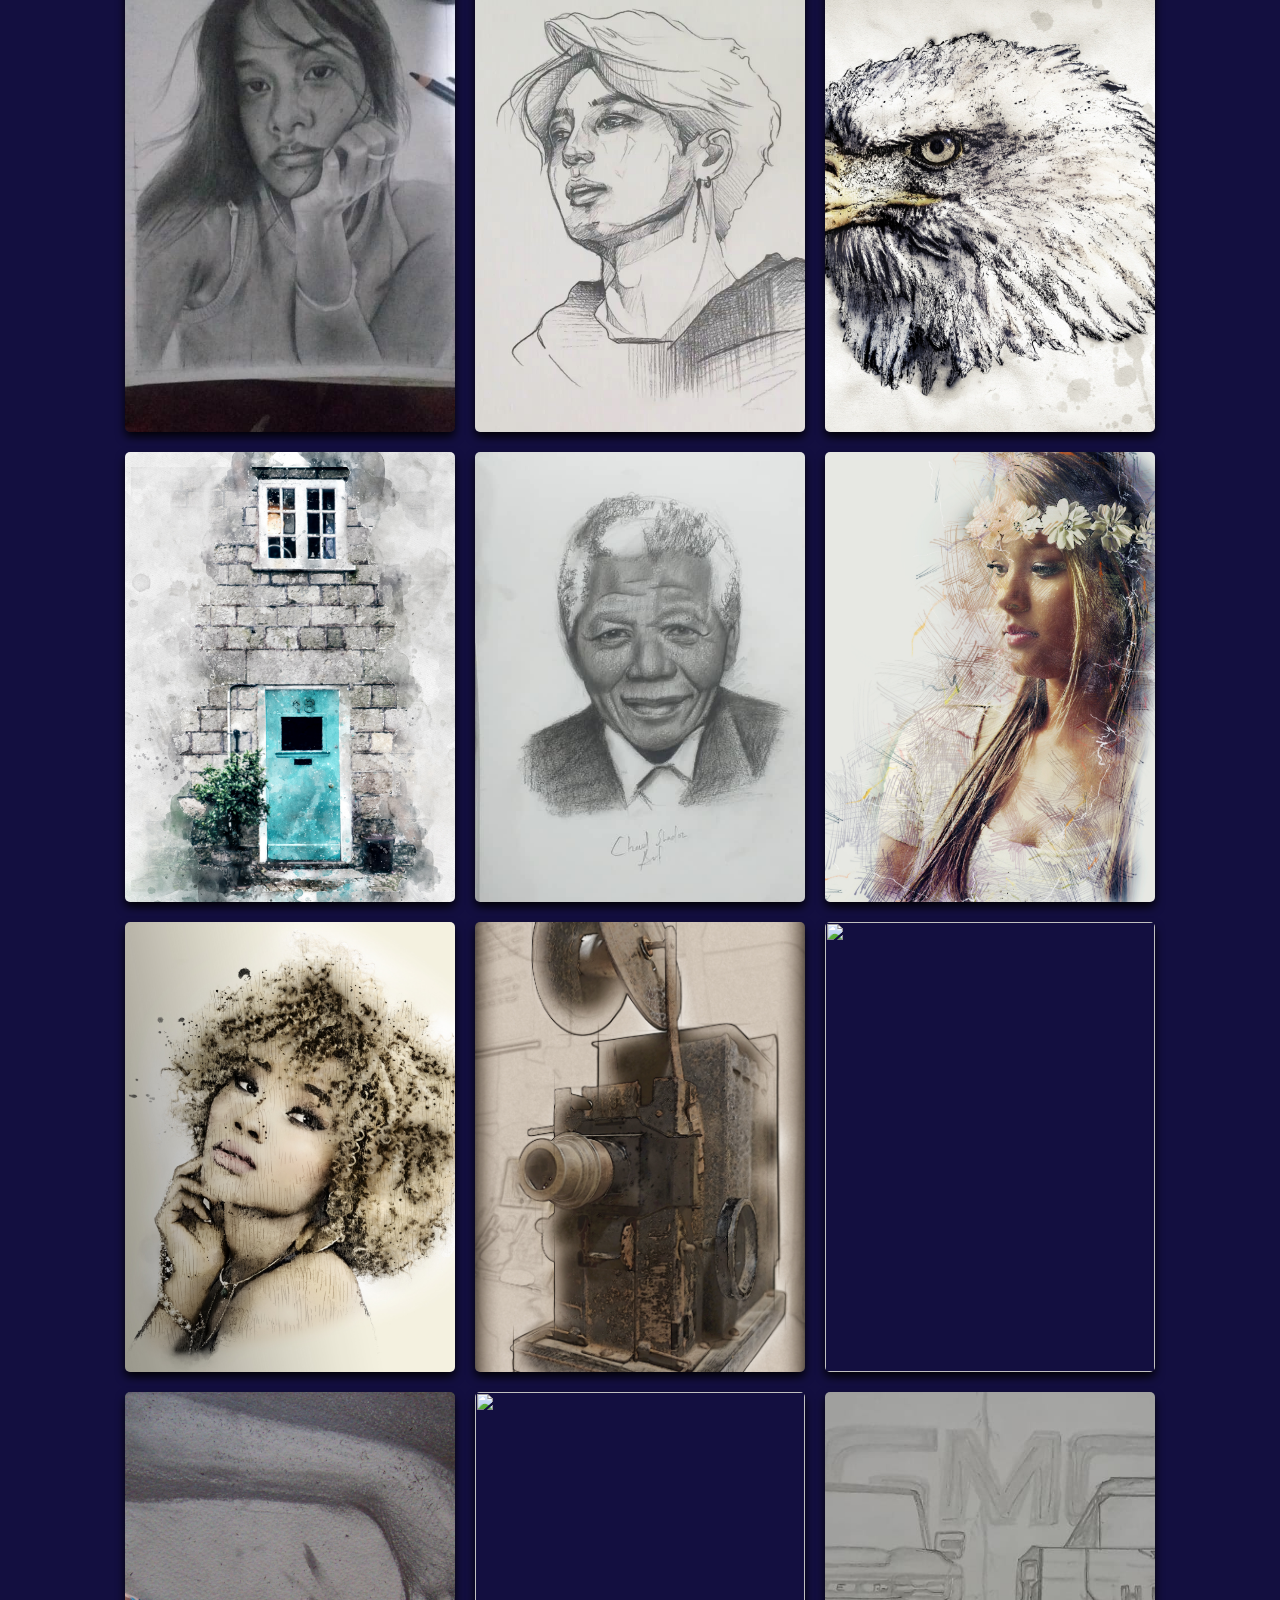
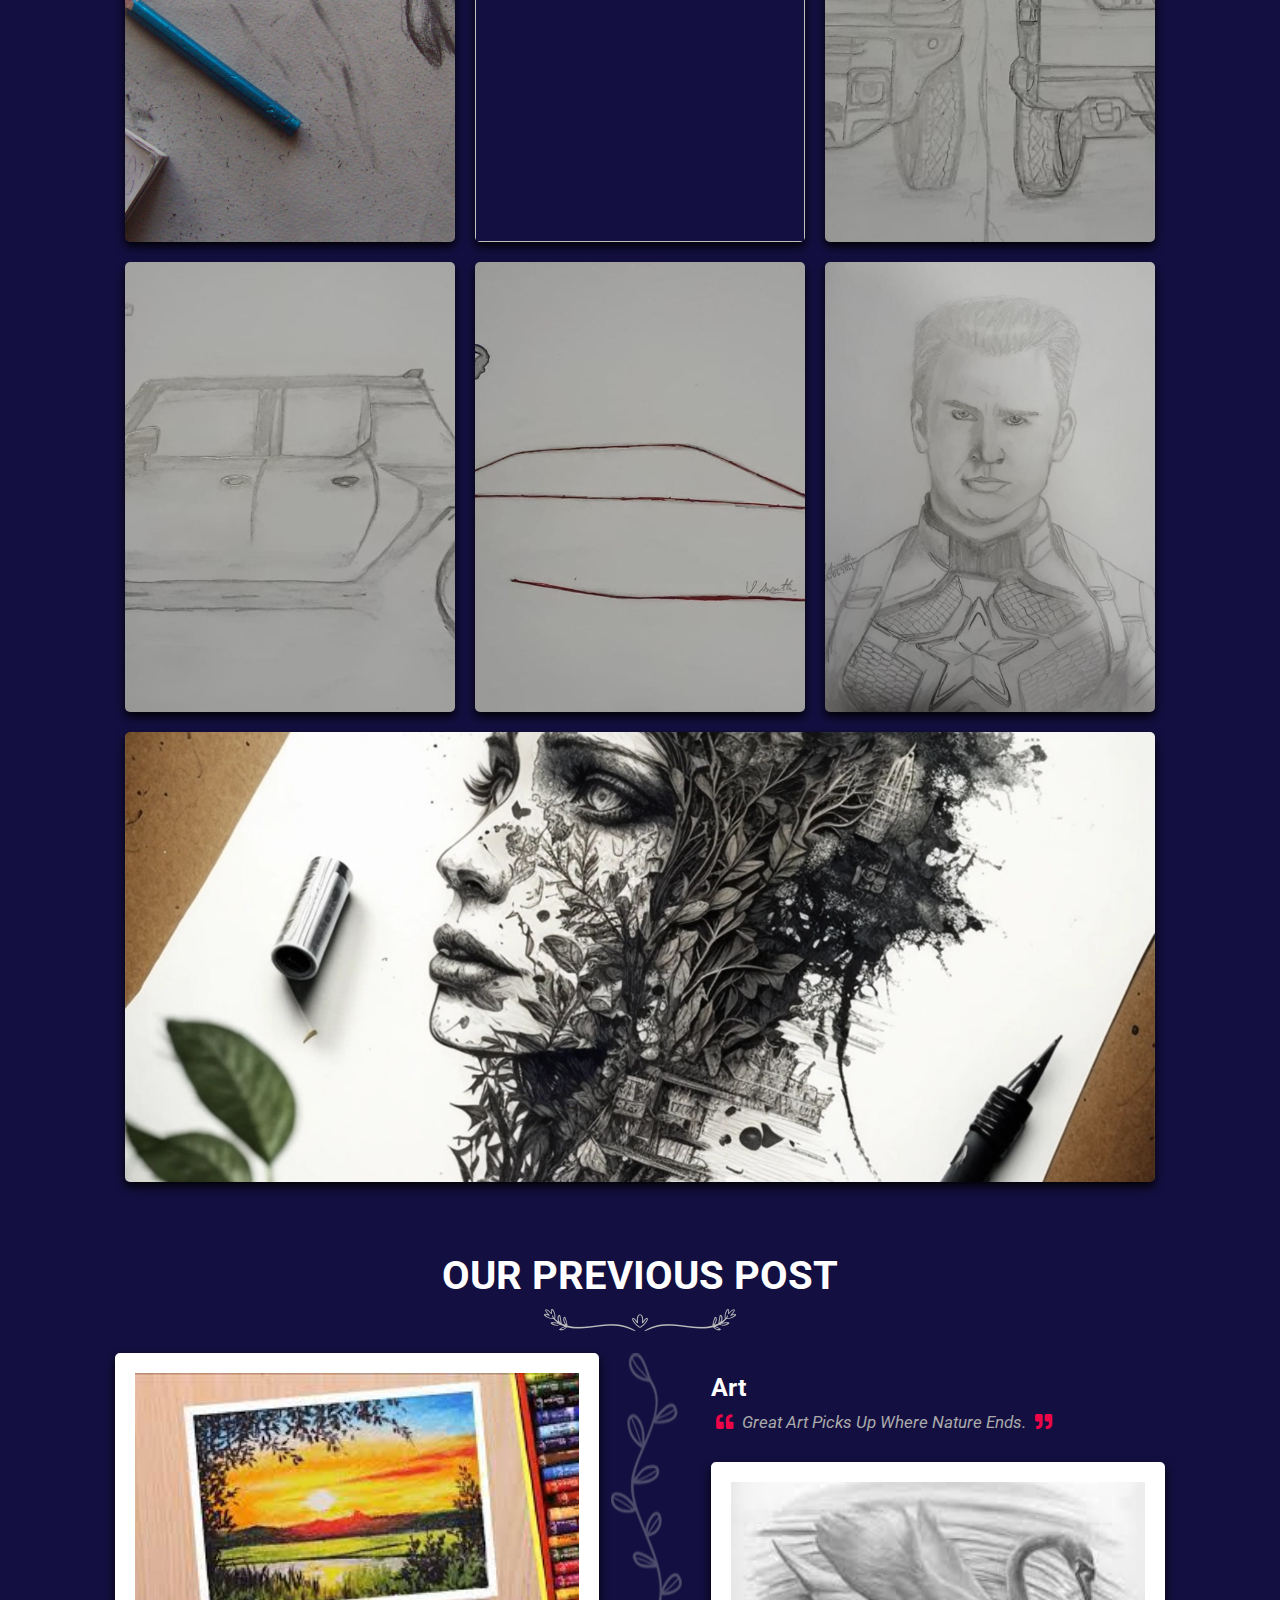
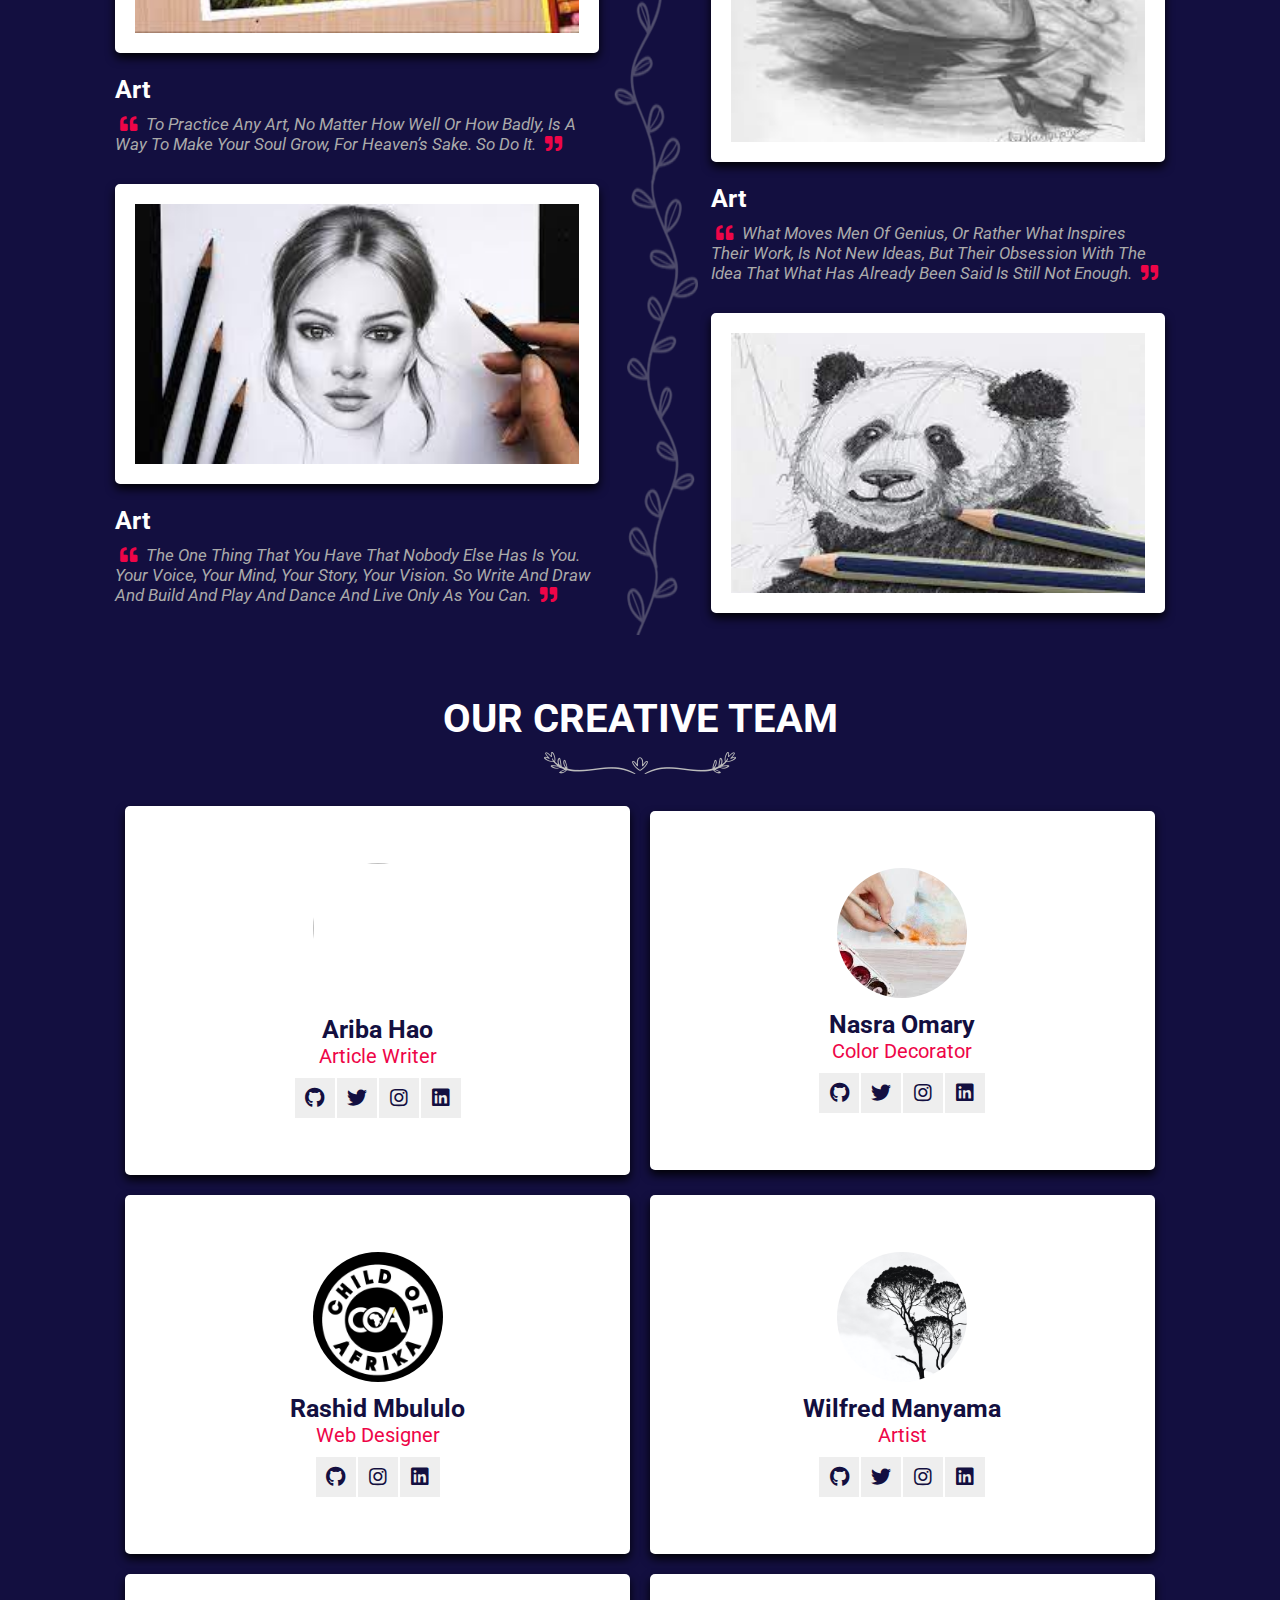
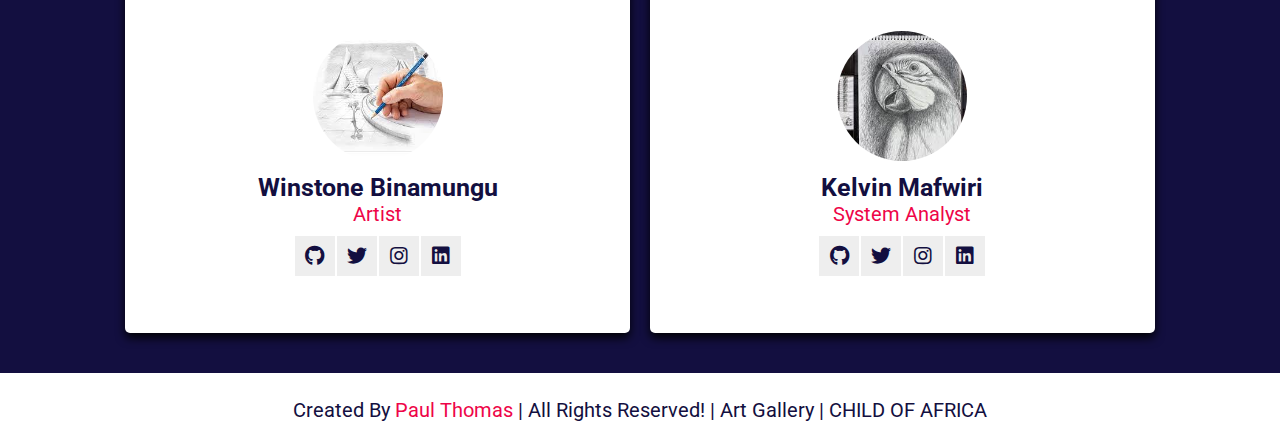
==== commit 576cba6e: "Update index.html" ====
--- a/index.html
+++ b/index.html
@@ -423,7 +423,7 @@
                 </div>
             </div>
             <div class="box">
-                <img src="images/sys.jpg" alt="">
+                <img src="images/blog-1.jpg" alt="">
                 <h3>Kelvin Mafwiri</h3>
                 <span>System Analyst</span>
                 <div class="share">
@@ -463,4 +463,4 @@
 
 </body>
 
-</html>+</html>
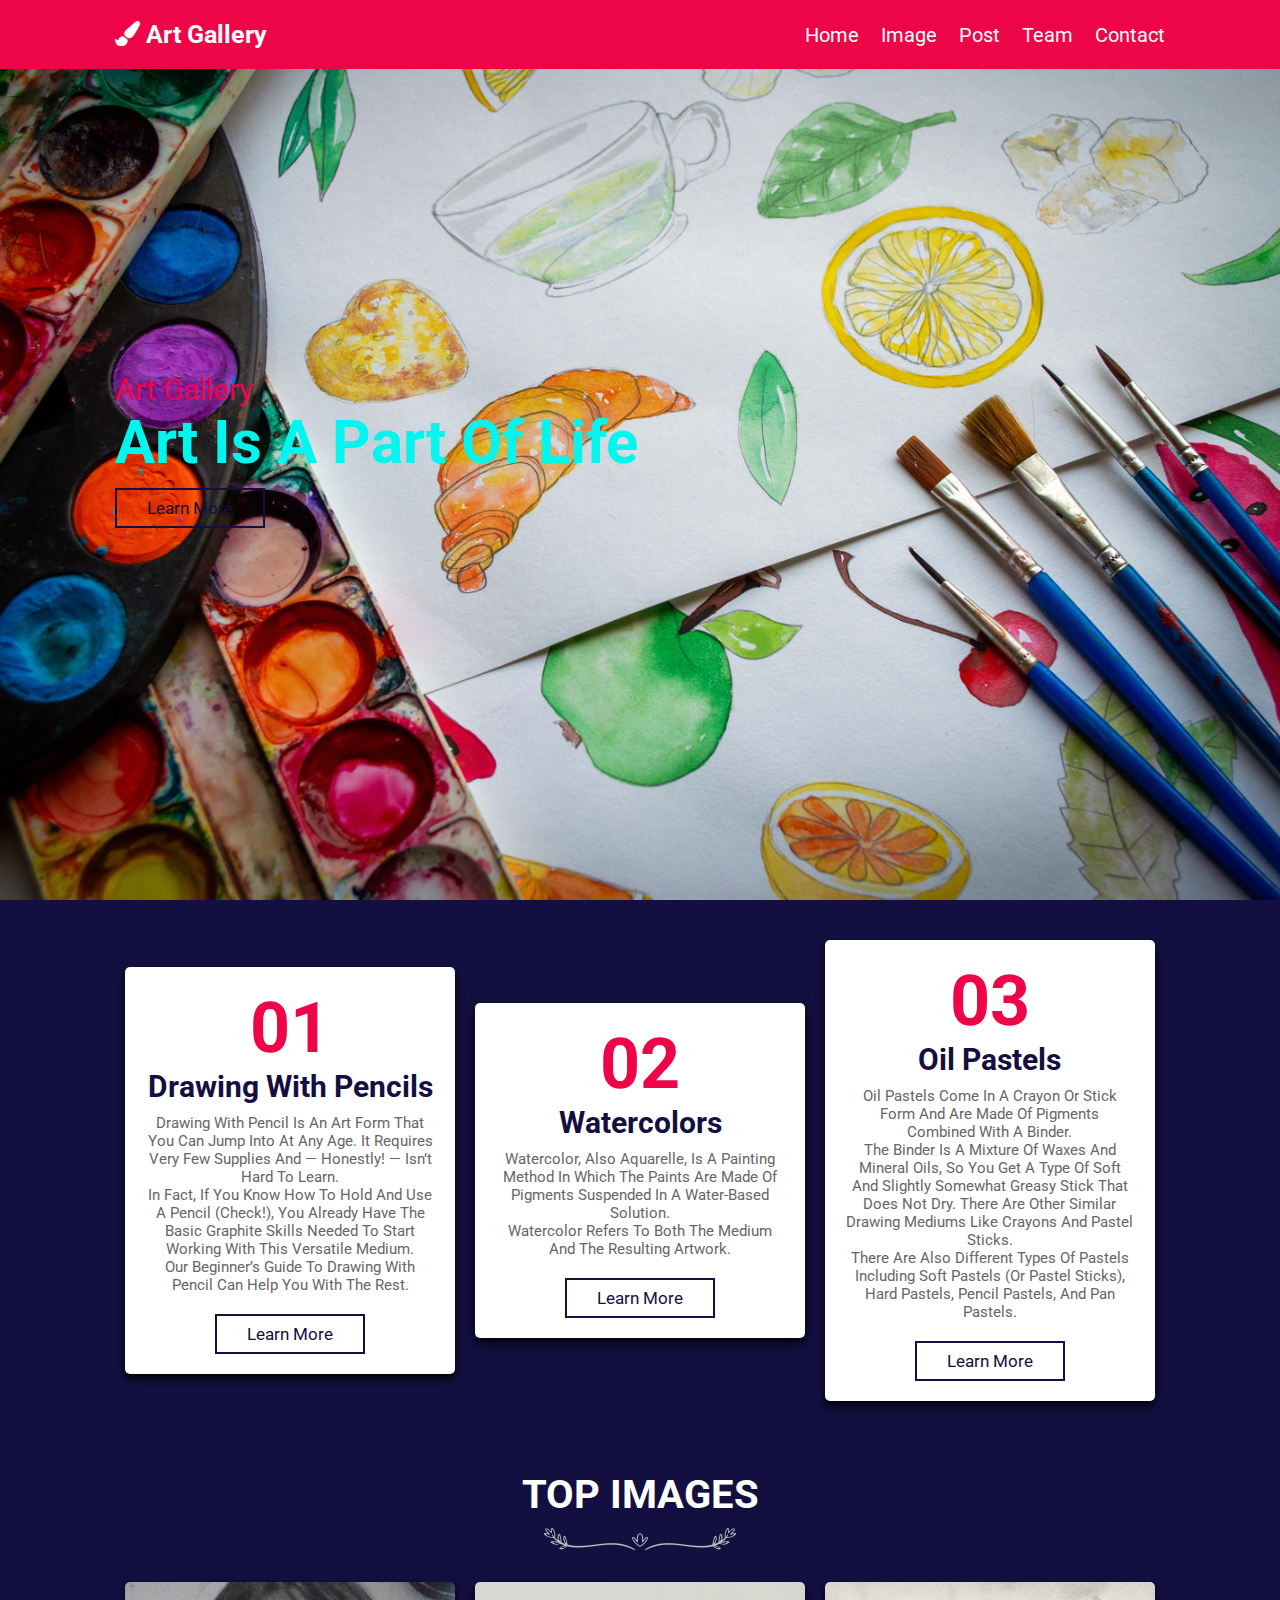
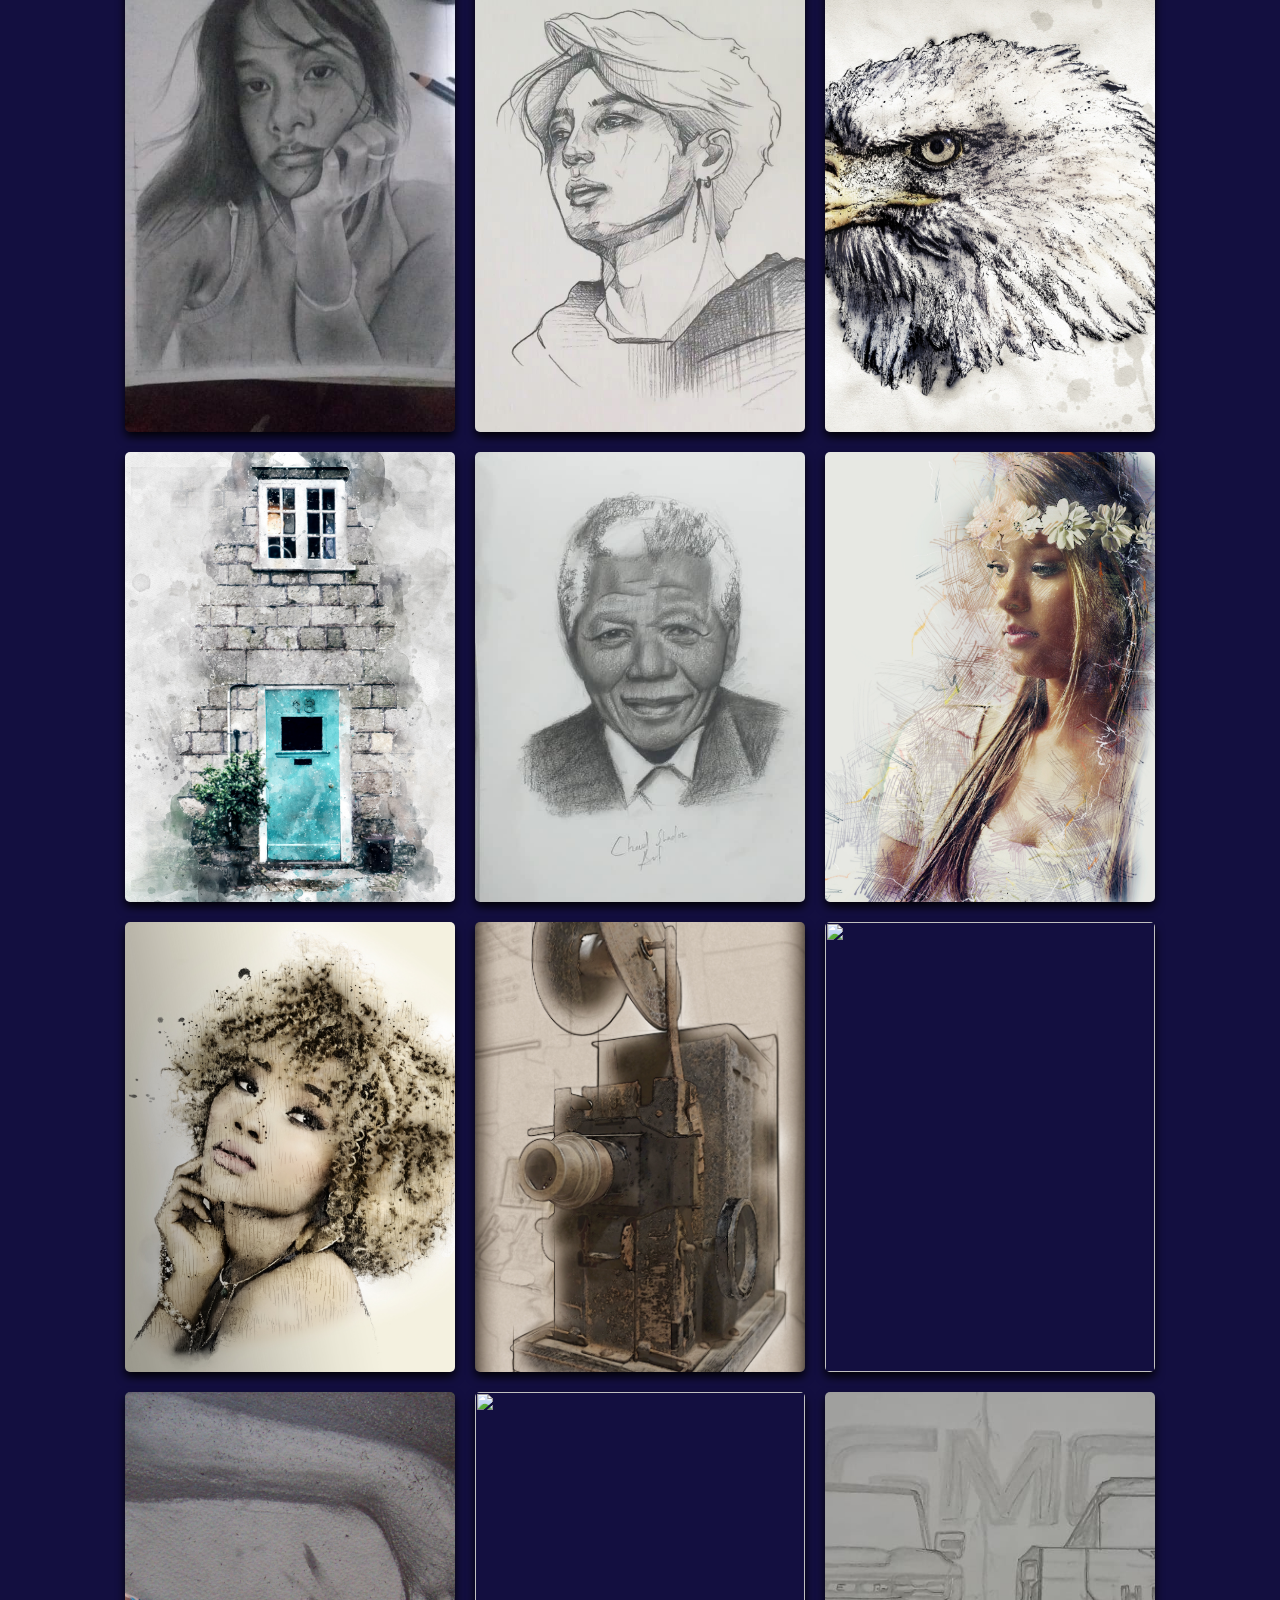
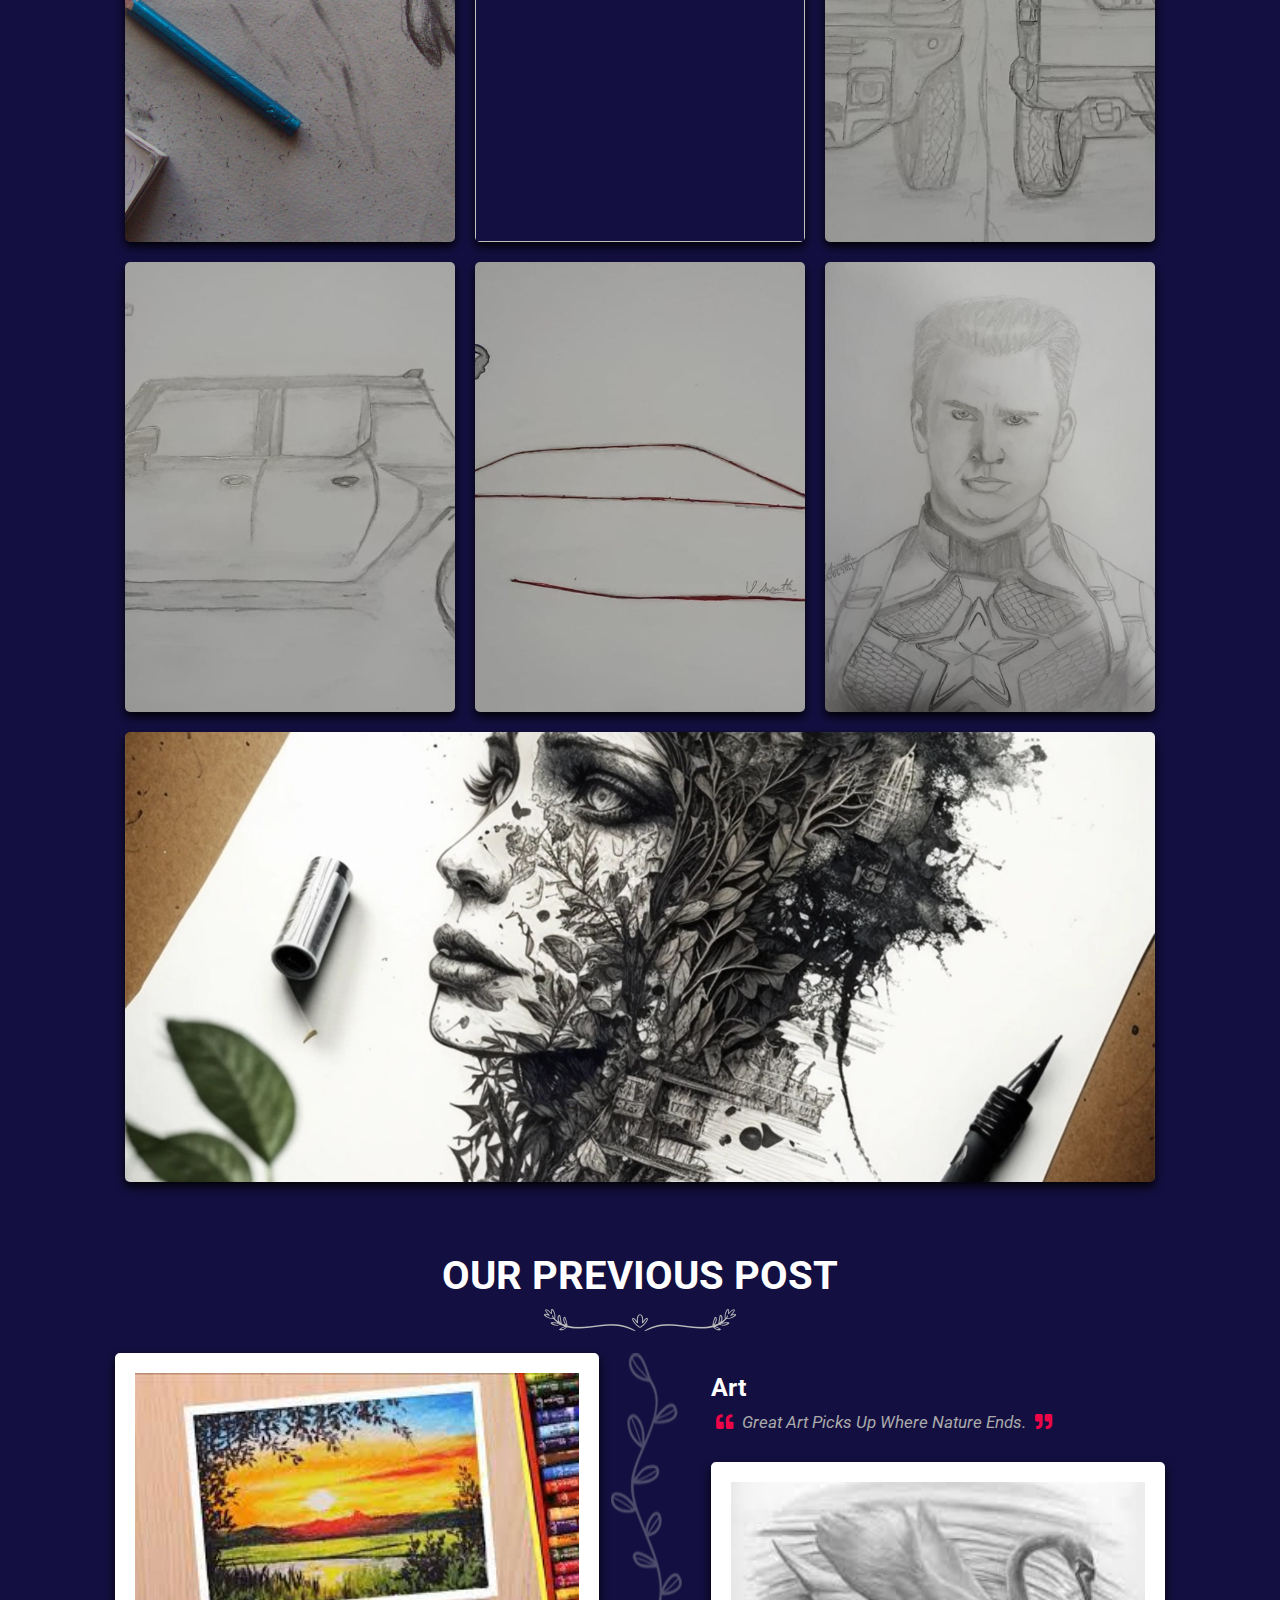
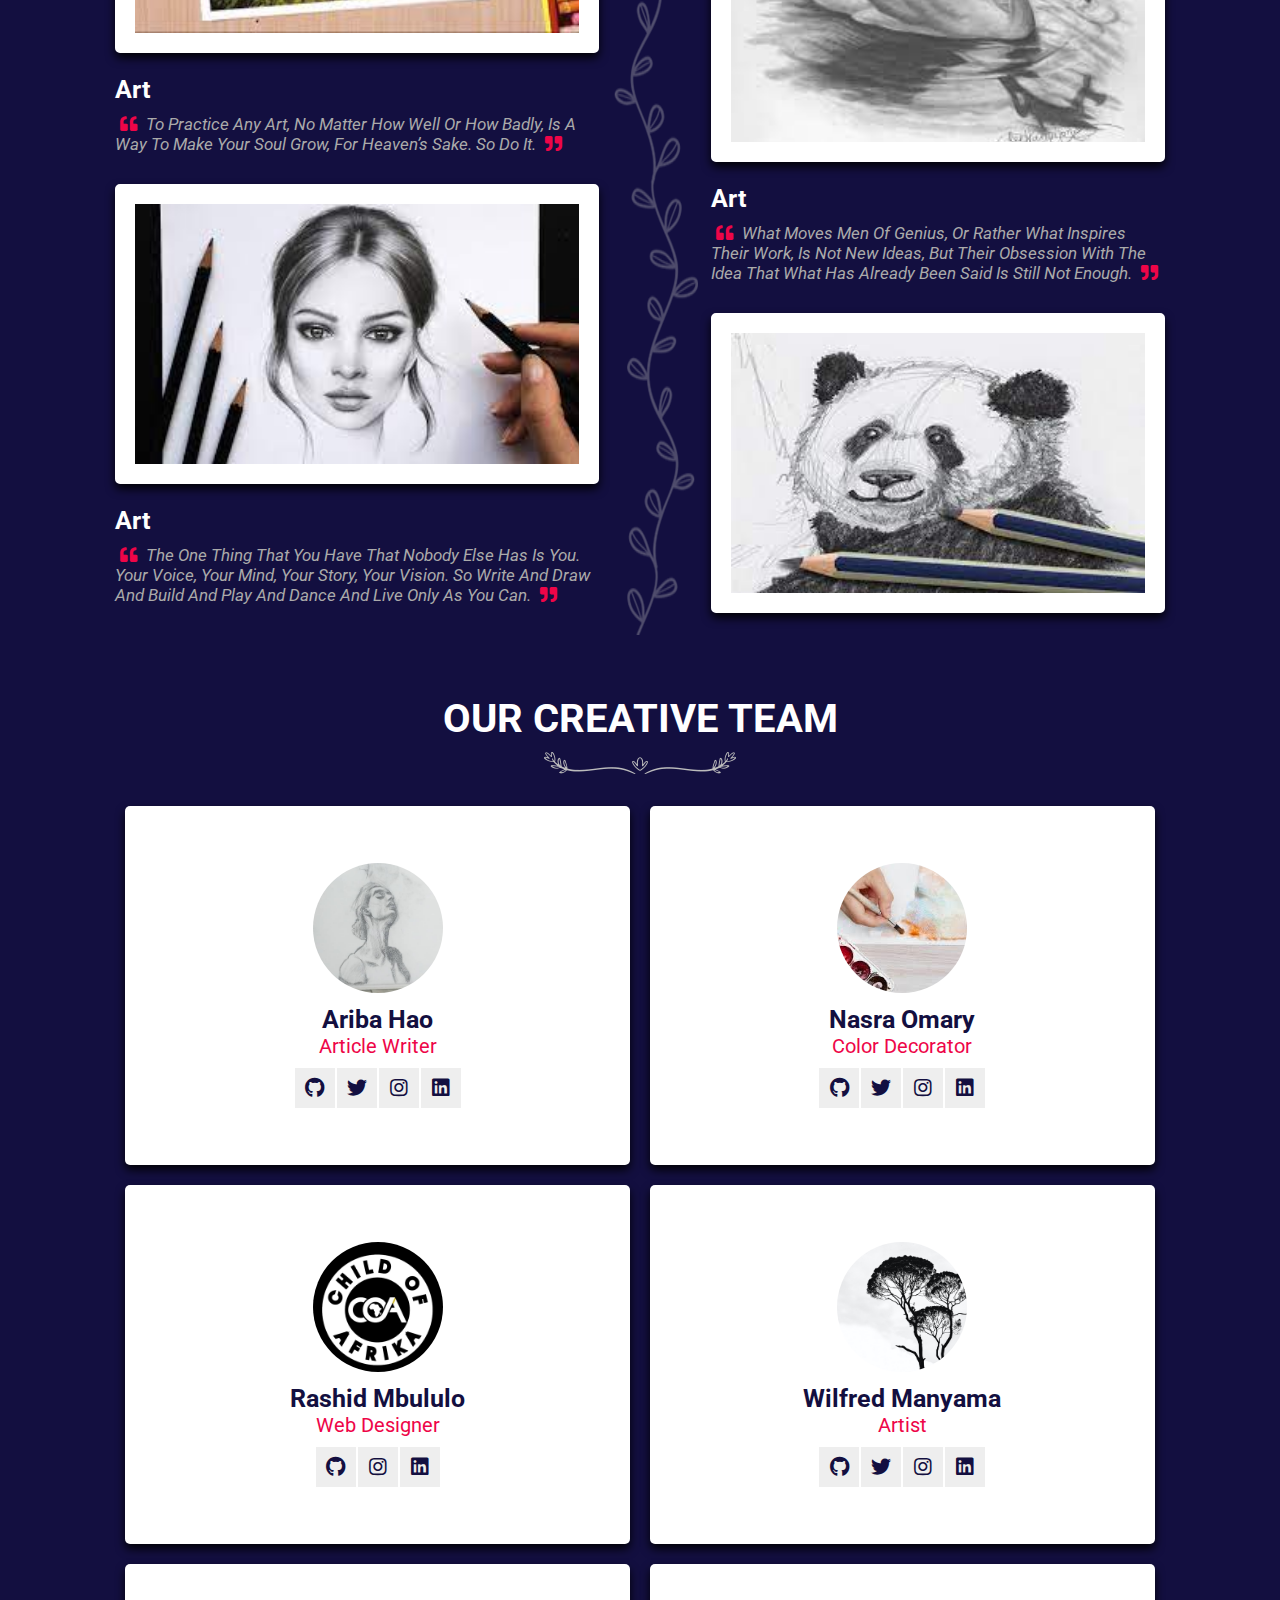
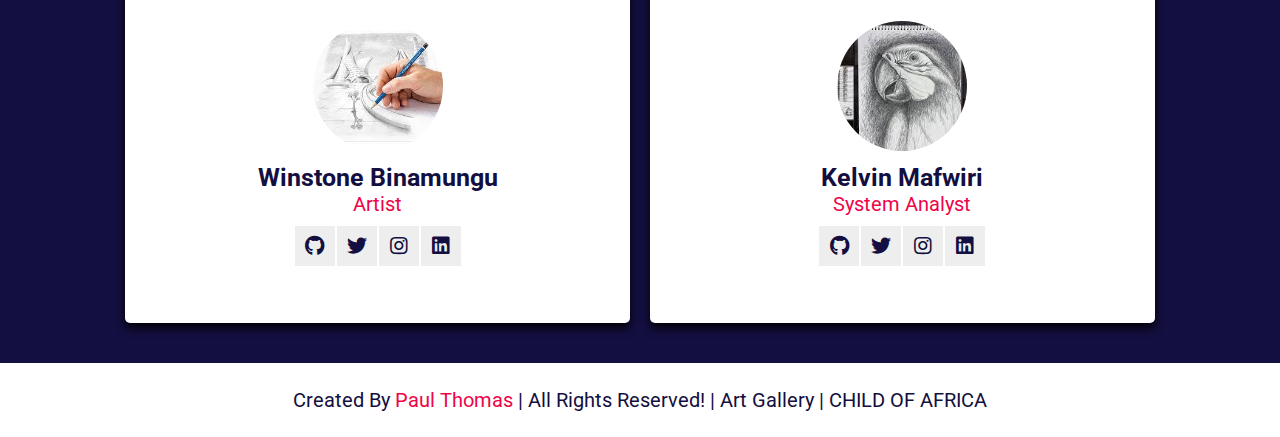
==== commit f27bfc26: "Update index.html" ====
--- a/index.html
+++ b/index.html
@@ -366,7 +366,7 @@
         <div class="box-container">
 
             <div class="box">
-                <img src="images/article.jpg" alt="">
+                <img src="images/a18.jpg" alt="">
                 <h3>Ariba Hao</h3>
                 <span>Article Writer</span>
                 <div class="share">
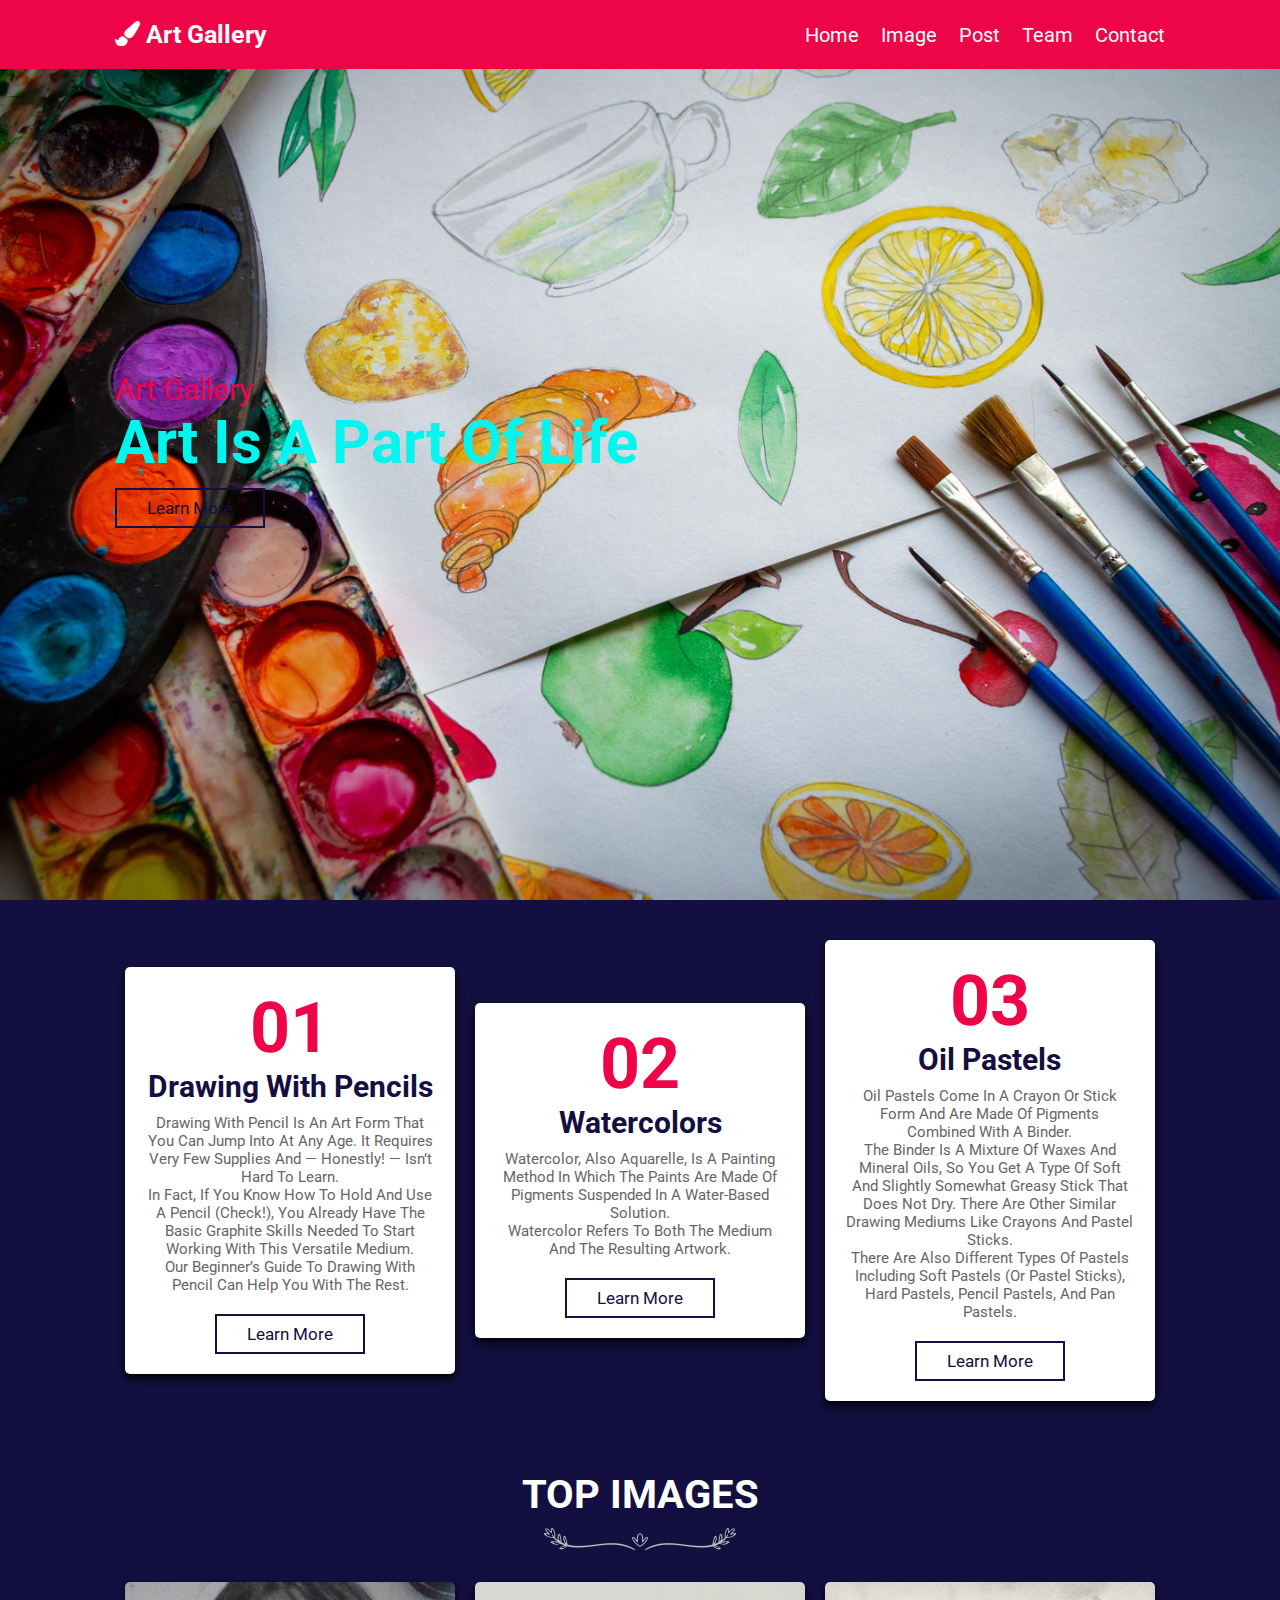
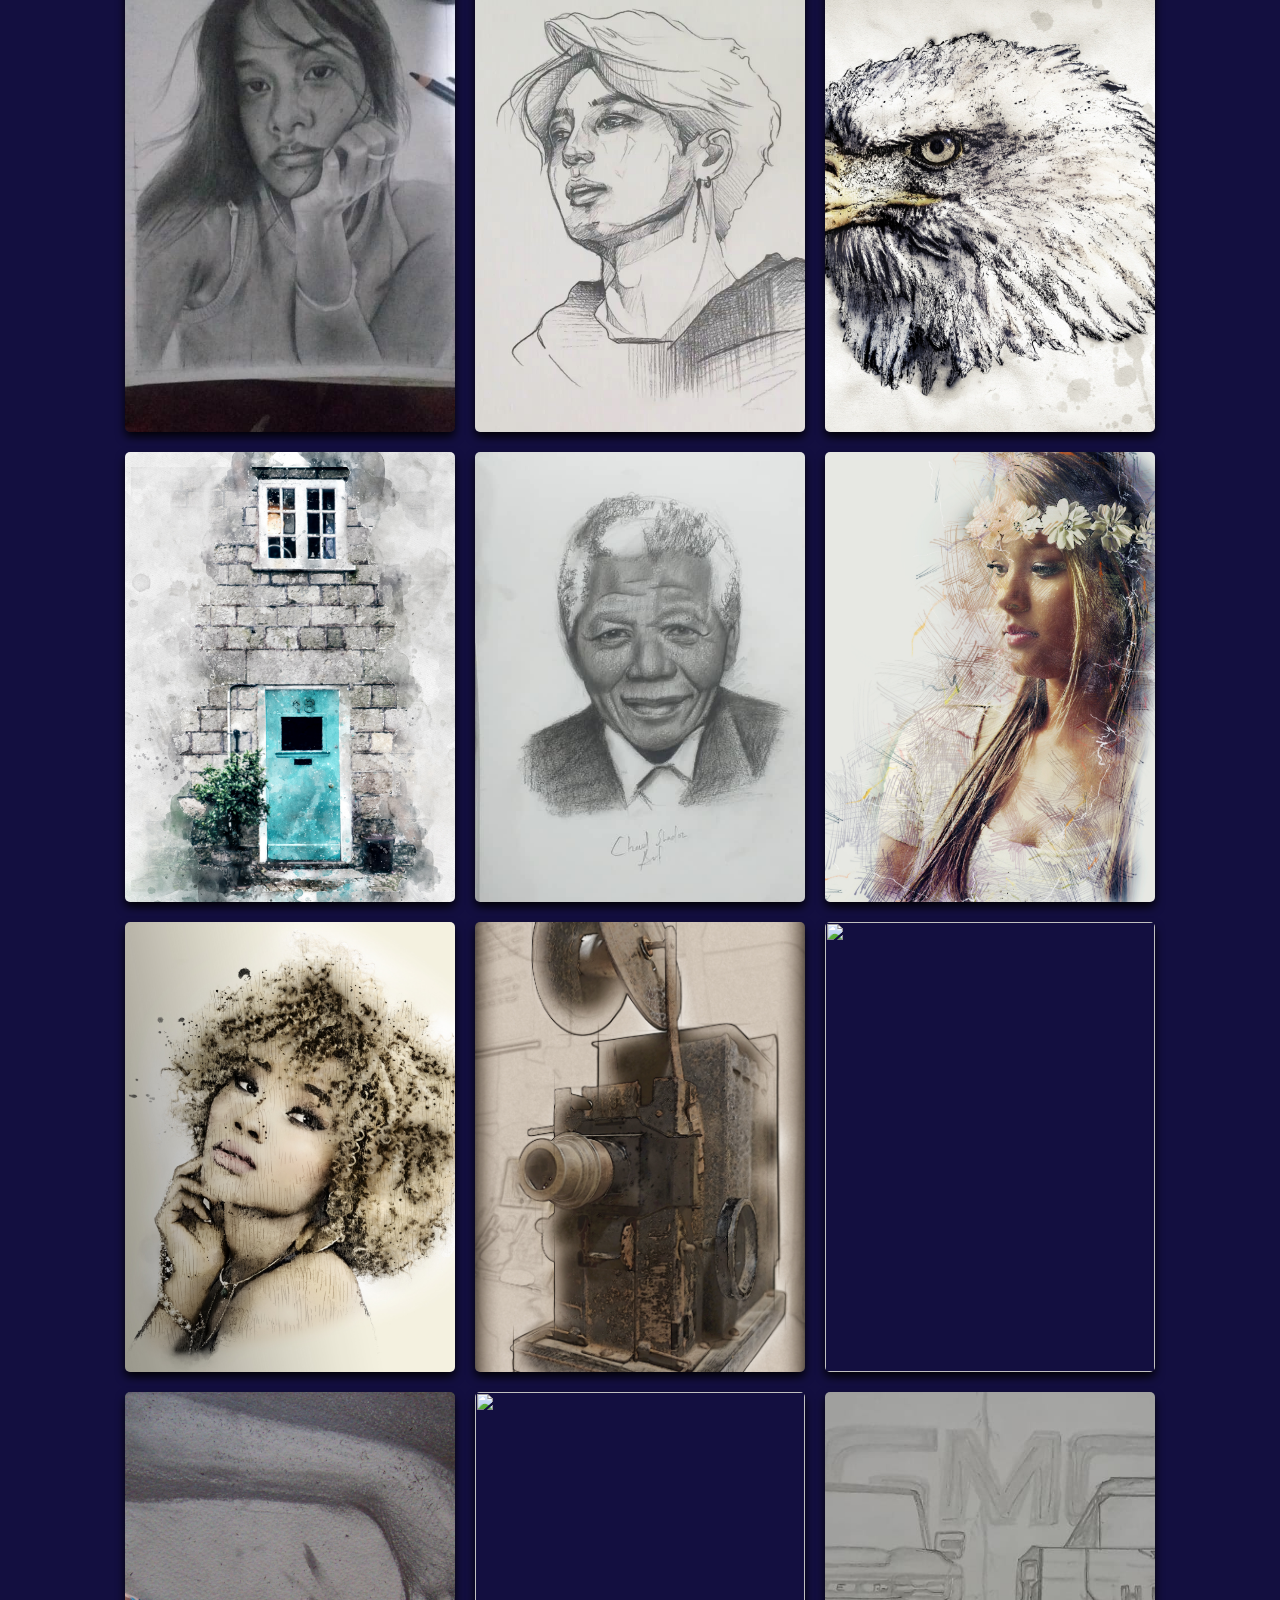
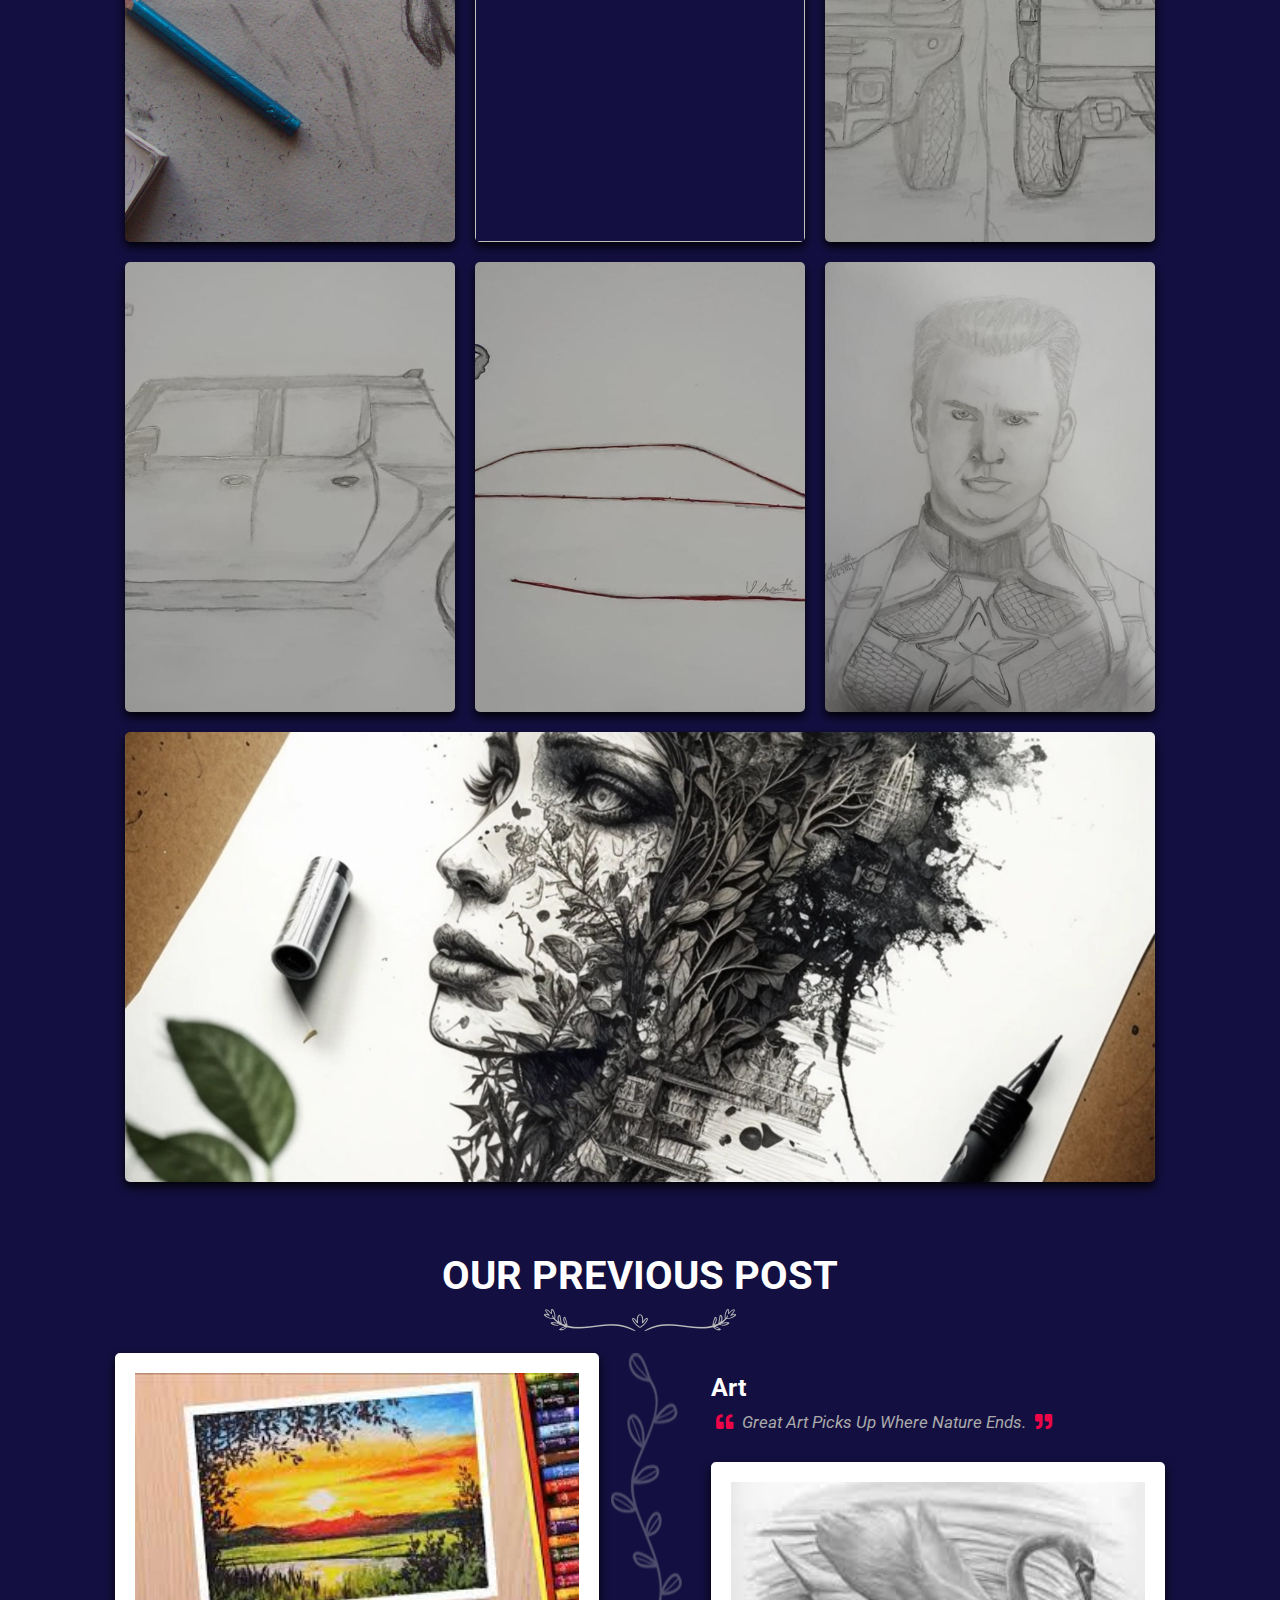
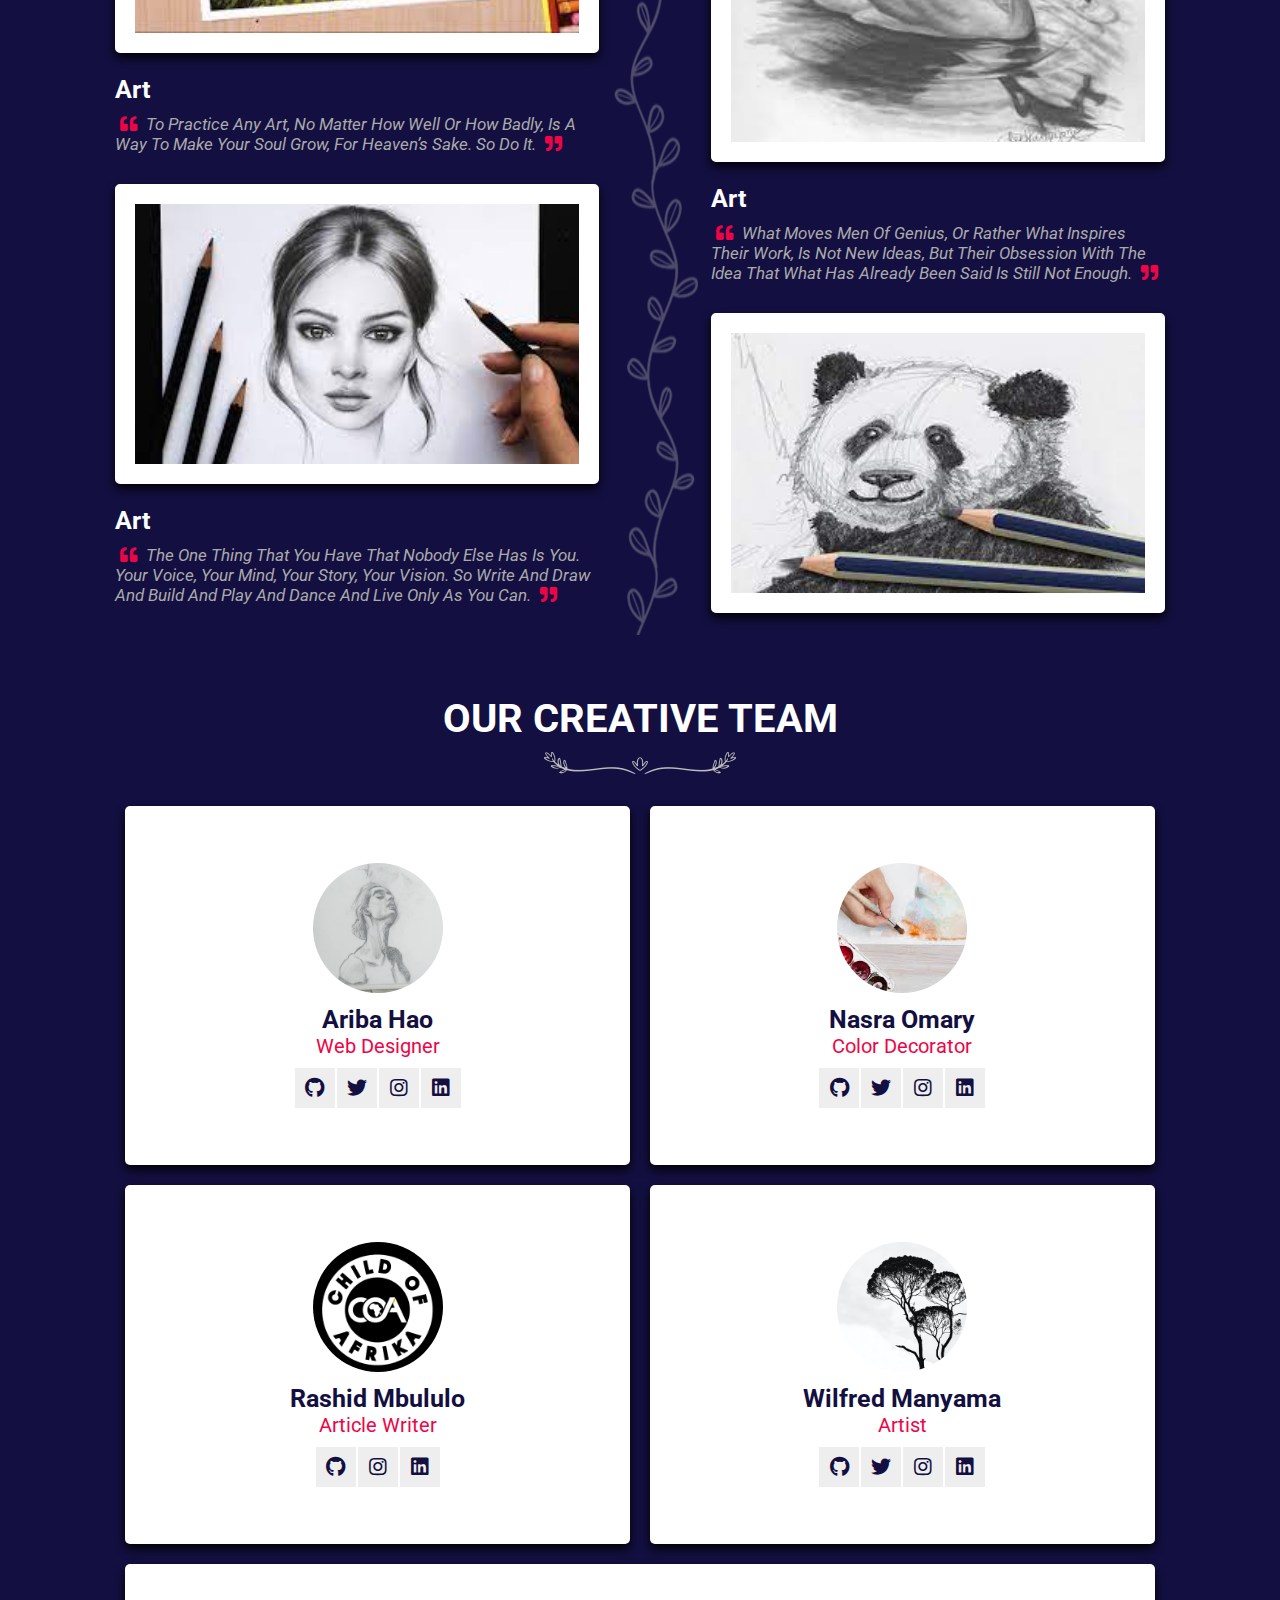
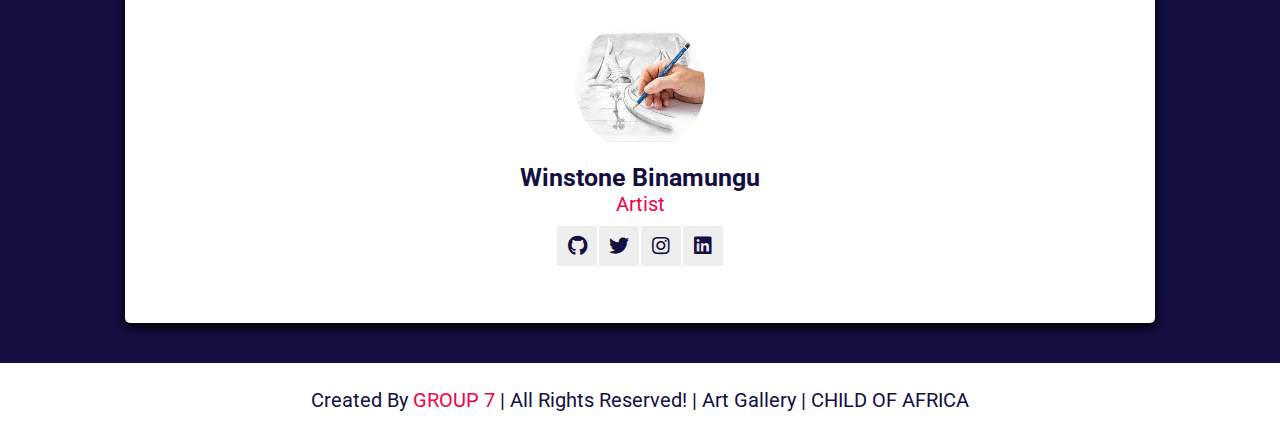
==== commit 7ef2c8c2: "Update index.html" ====
--- a/index.html
+++ b/index.html
@@ -368,7 +368,7 @@
             <div class="box">
                 <img src="images/a18.jpg" alt="">
                 <h3>Ariba Hao</h3>
-                <span>Article Writer</span>
+                <span>Web Designer</span>
                 <div class="share">
                     <a href="#" class="fab fa-github"></a>
                     <a href="#" class="fab fa-twitter"></a>
@@ -390,7 +390,7 @@
             <div class="box">
                 <img src="images/COA.jpg" alt="">
                 <h3>Rashid Mbululo</h3>
-                <span>Web Designer</span>
+                <span>Article Writer</span>
                 <div class="share">
                     <a href="https://github.com/Clavius4" class="fab fa-github"></a>
                     <a href="mailto:paulnkingwa34@gmail.com" target="_blank" class="google"><i class="bx bxl-google"></i></a>
@@ -422,17 +422,7 @@
                     <a href="#" class="fab fa-linkedin"></a>
                 </div>
             </div>
-            <div class="box">
-                <img src="images/blog-1.jpg" alt="">
-                <h3>Kelvin Mafwiri</h3>
-                <span>System Analyst</span>
-                <div class="share">
-                    <a href="#" class="fab fa-github"></a>
-                    <a href="#" class="fab fa-twitter"></a>
-                    <a href="#" class="fab fa-instagram"></a>
-                    <a href="#" class="fab fa-linkedin"></a>
-                </div>
-            </div>
+            
 
     </section>
 
@@ -442,7 +432,7 @@
 
     <!-- footer section  -->
 
-    <div class="footer"> created by <span>Paul Thomas</span> | All rights reserved! | Art Gallery | CHILD OF AFRICA </div>
+    <div class="footer"> created by <span>GROUP 7</span> | All rights reserved! | Art Gallery | CHILD OF AFRICA </div>
 
     <!--JS-->
     <script>
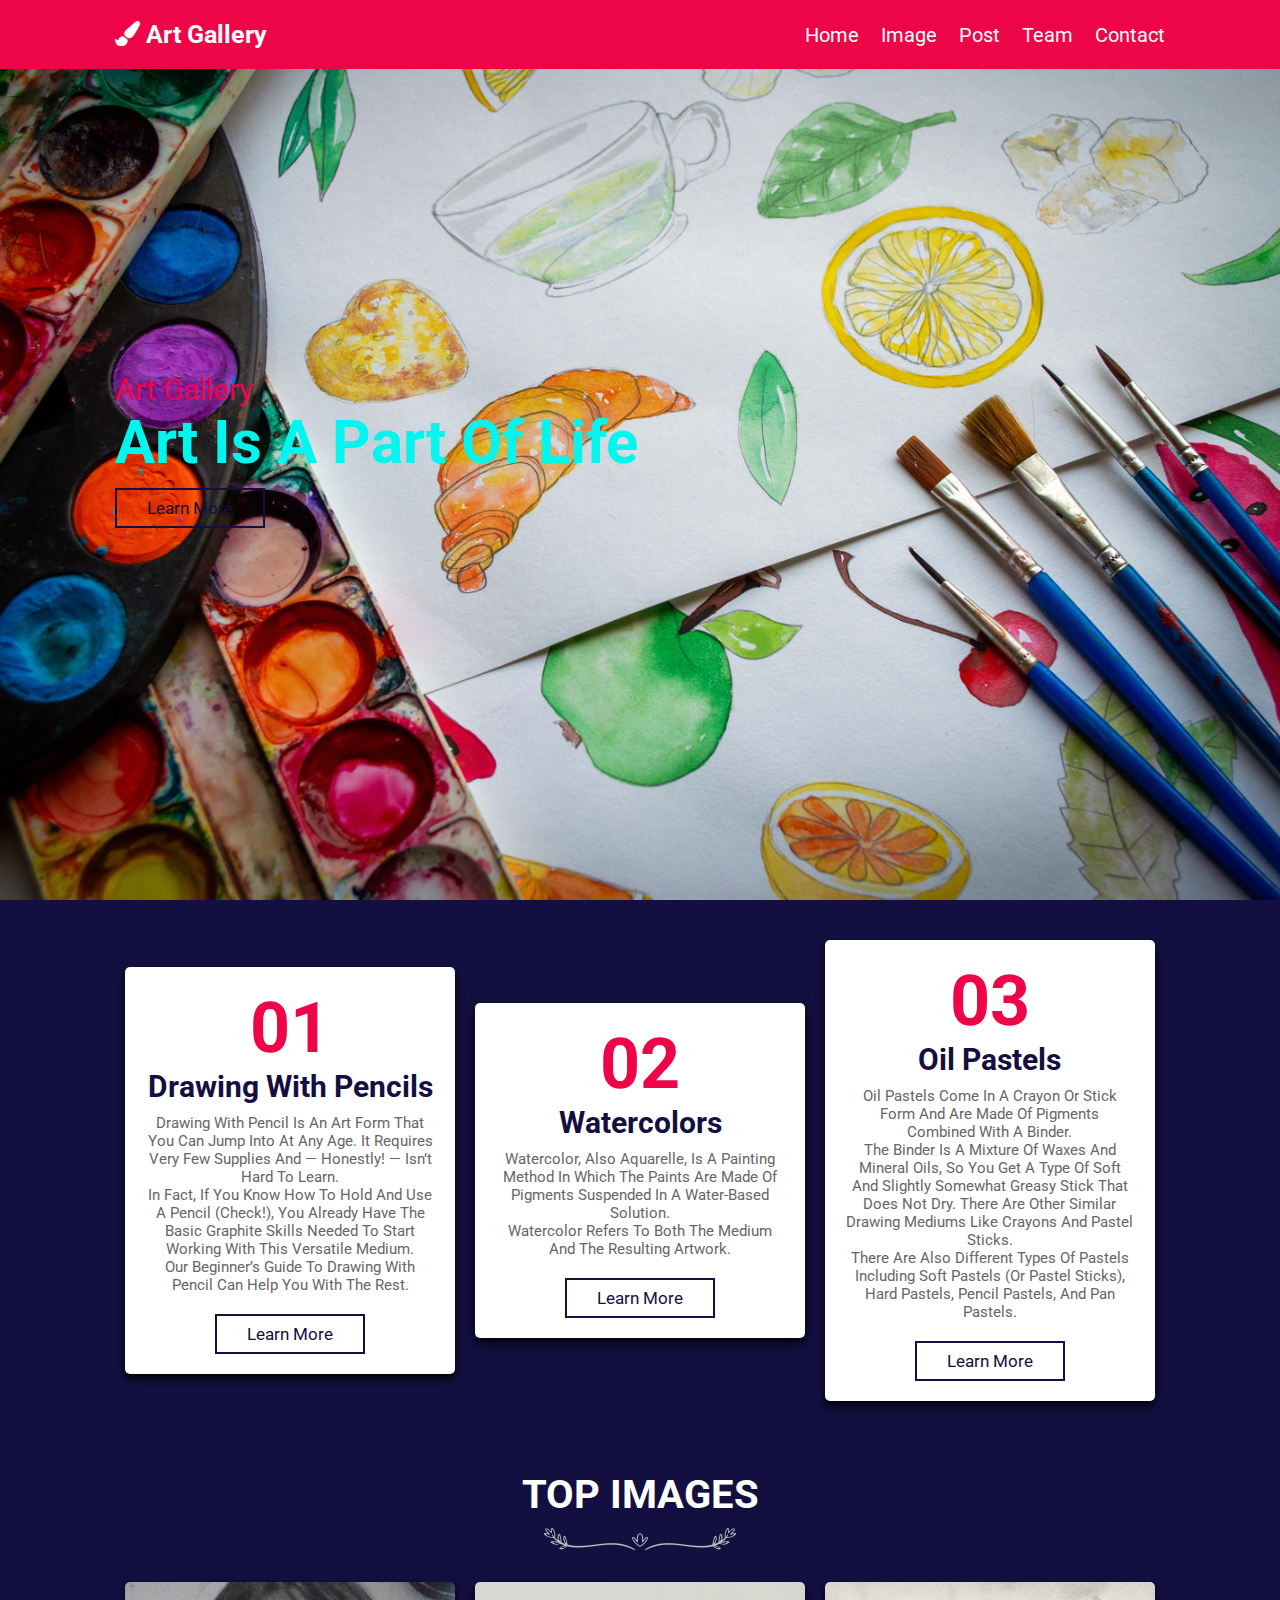
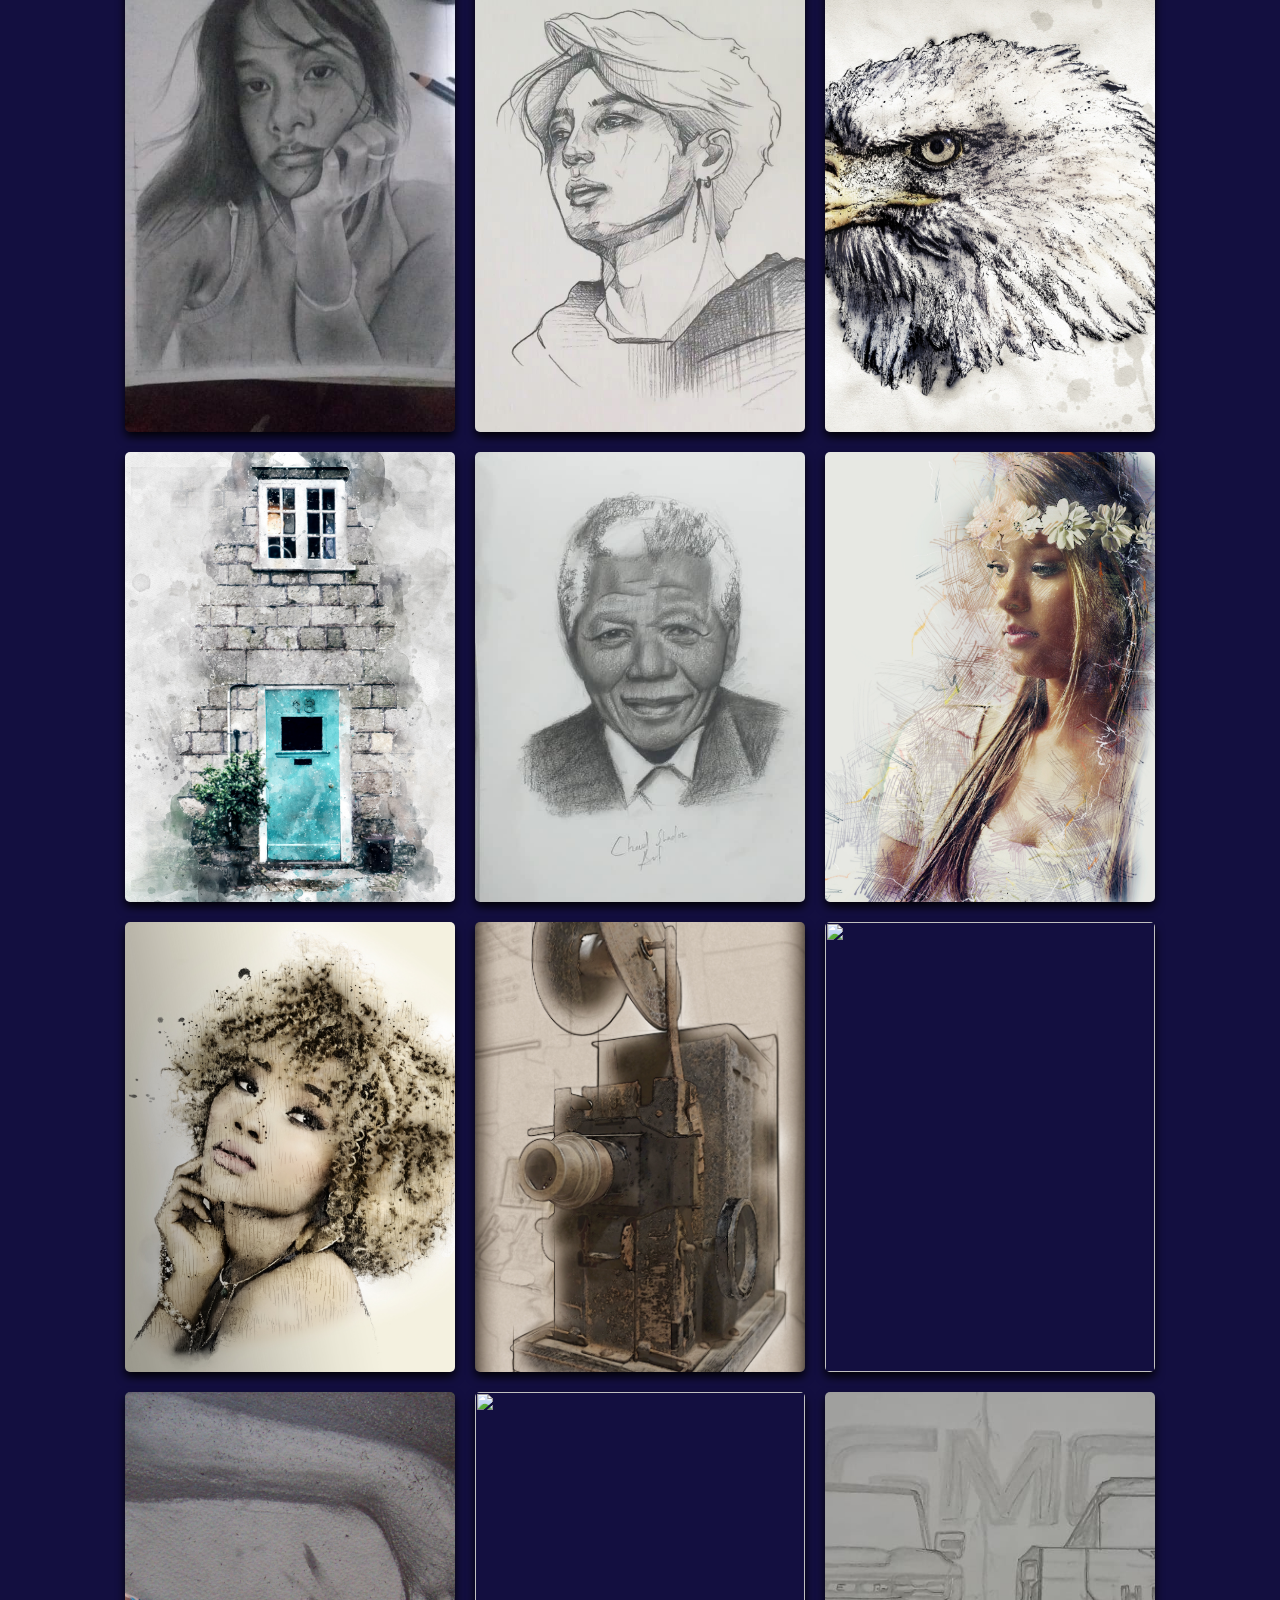
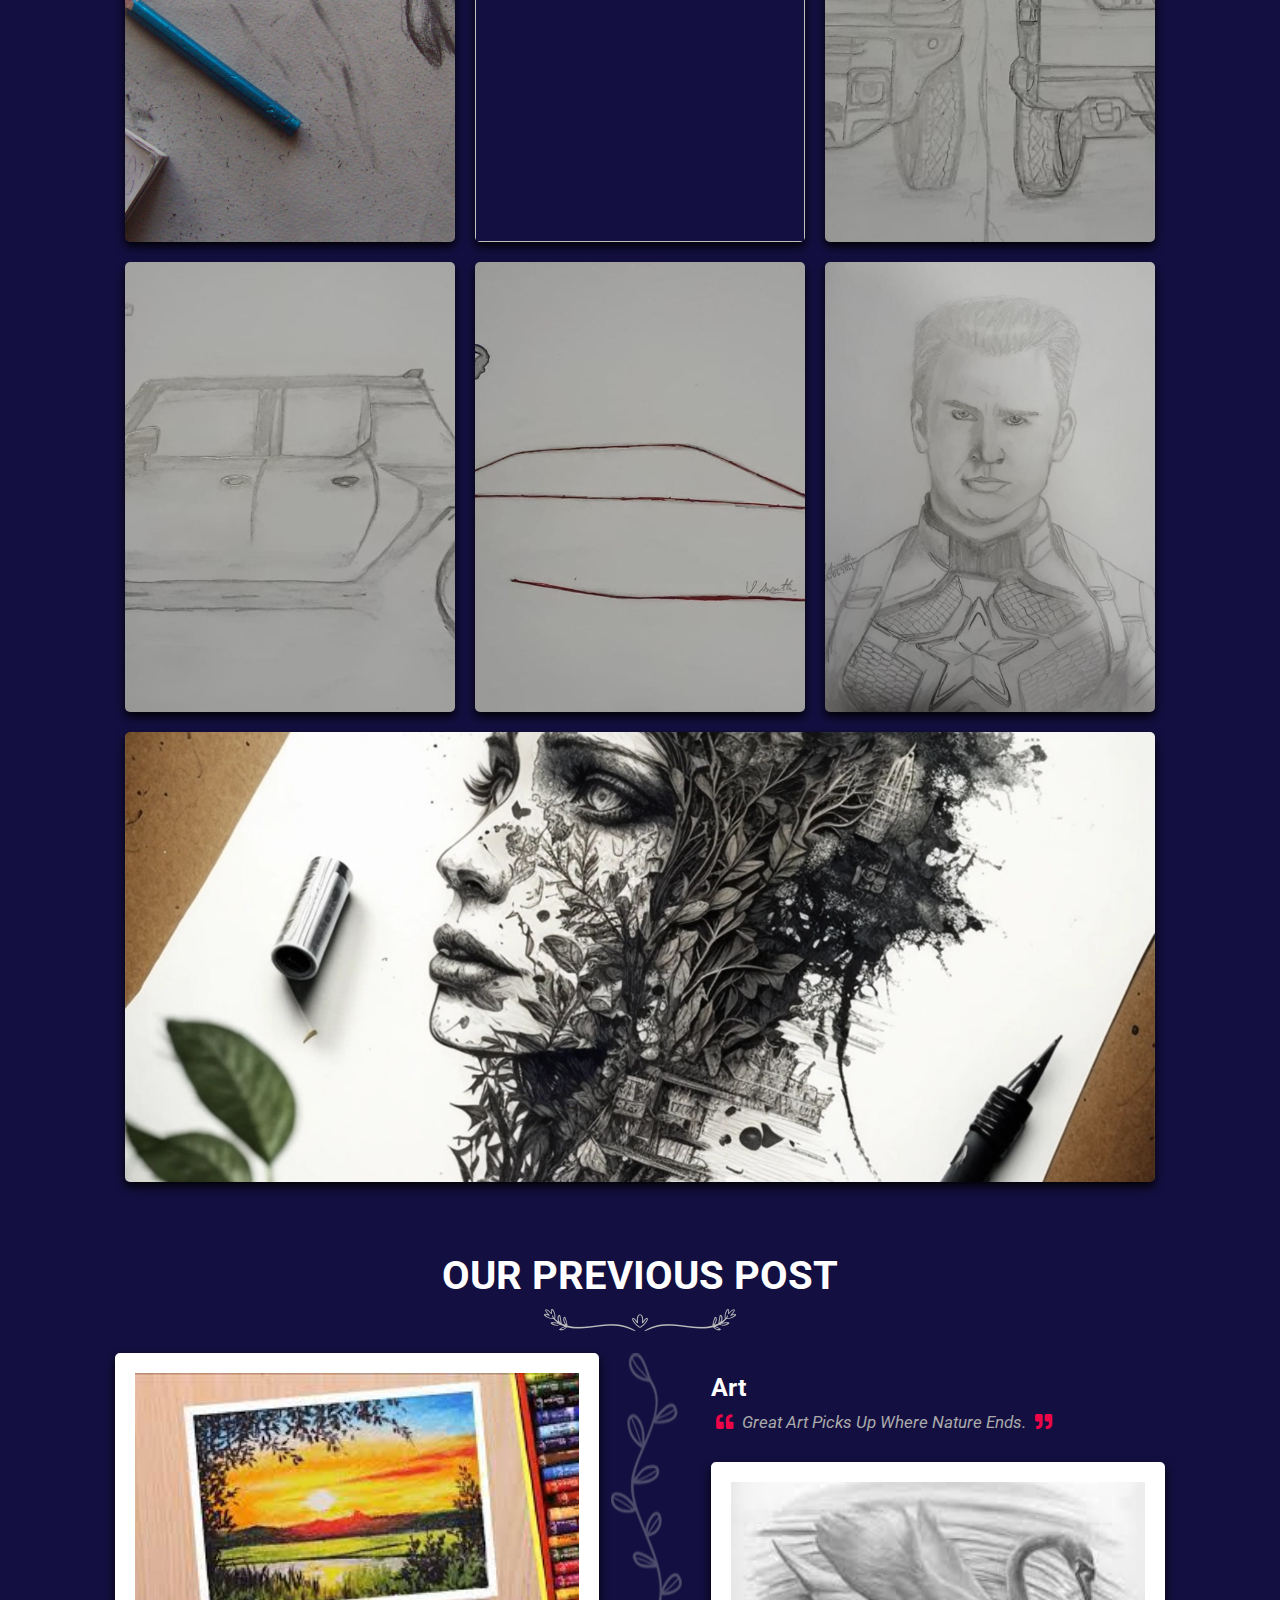
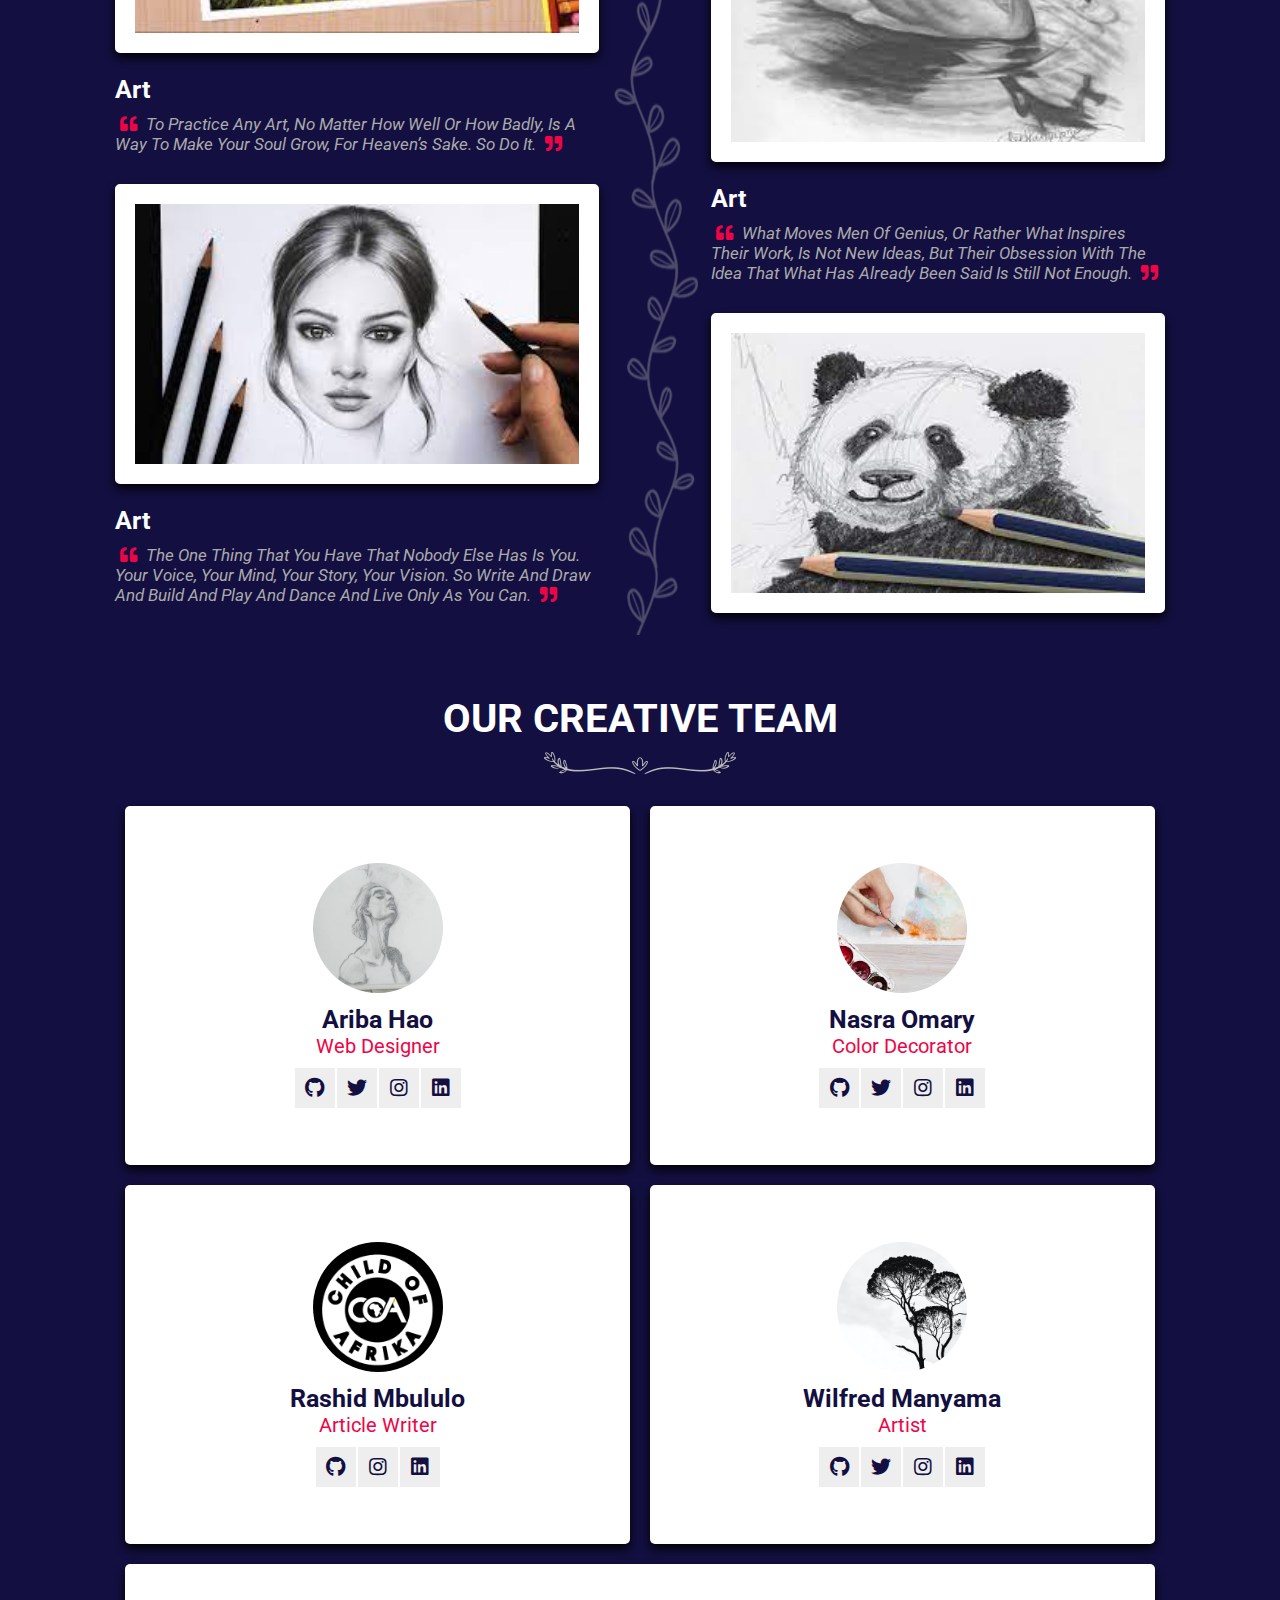
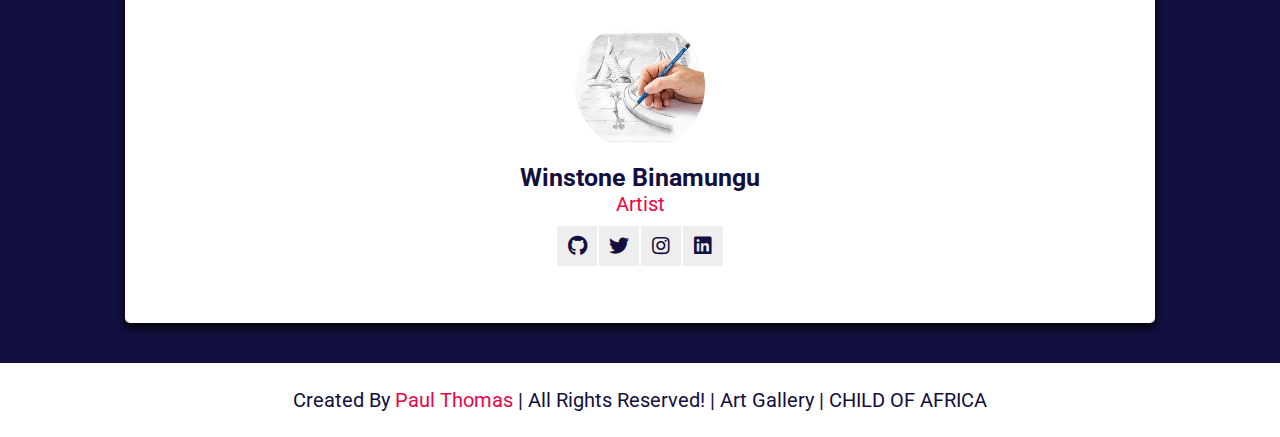
==== commit f4f2fa32: "Update index.html" ====
--- a/index.html
+++ b/index.html
@@ -432,7 +432,7 @@
 
     <!-- footer section  -->
 
-    <div class="footer"> created by <span>GROUP 7</span> | All rights reserved! | Art Gallery | CHILD OF AFRICA </div>
+    <div class="footer"> created by <span>Paul Thomas</span> | All rights reserved! | Art Gallery | CHILD OF AFRICA </div>
 
     <!--JS-->
     <script>
